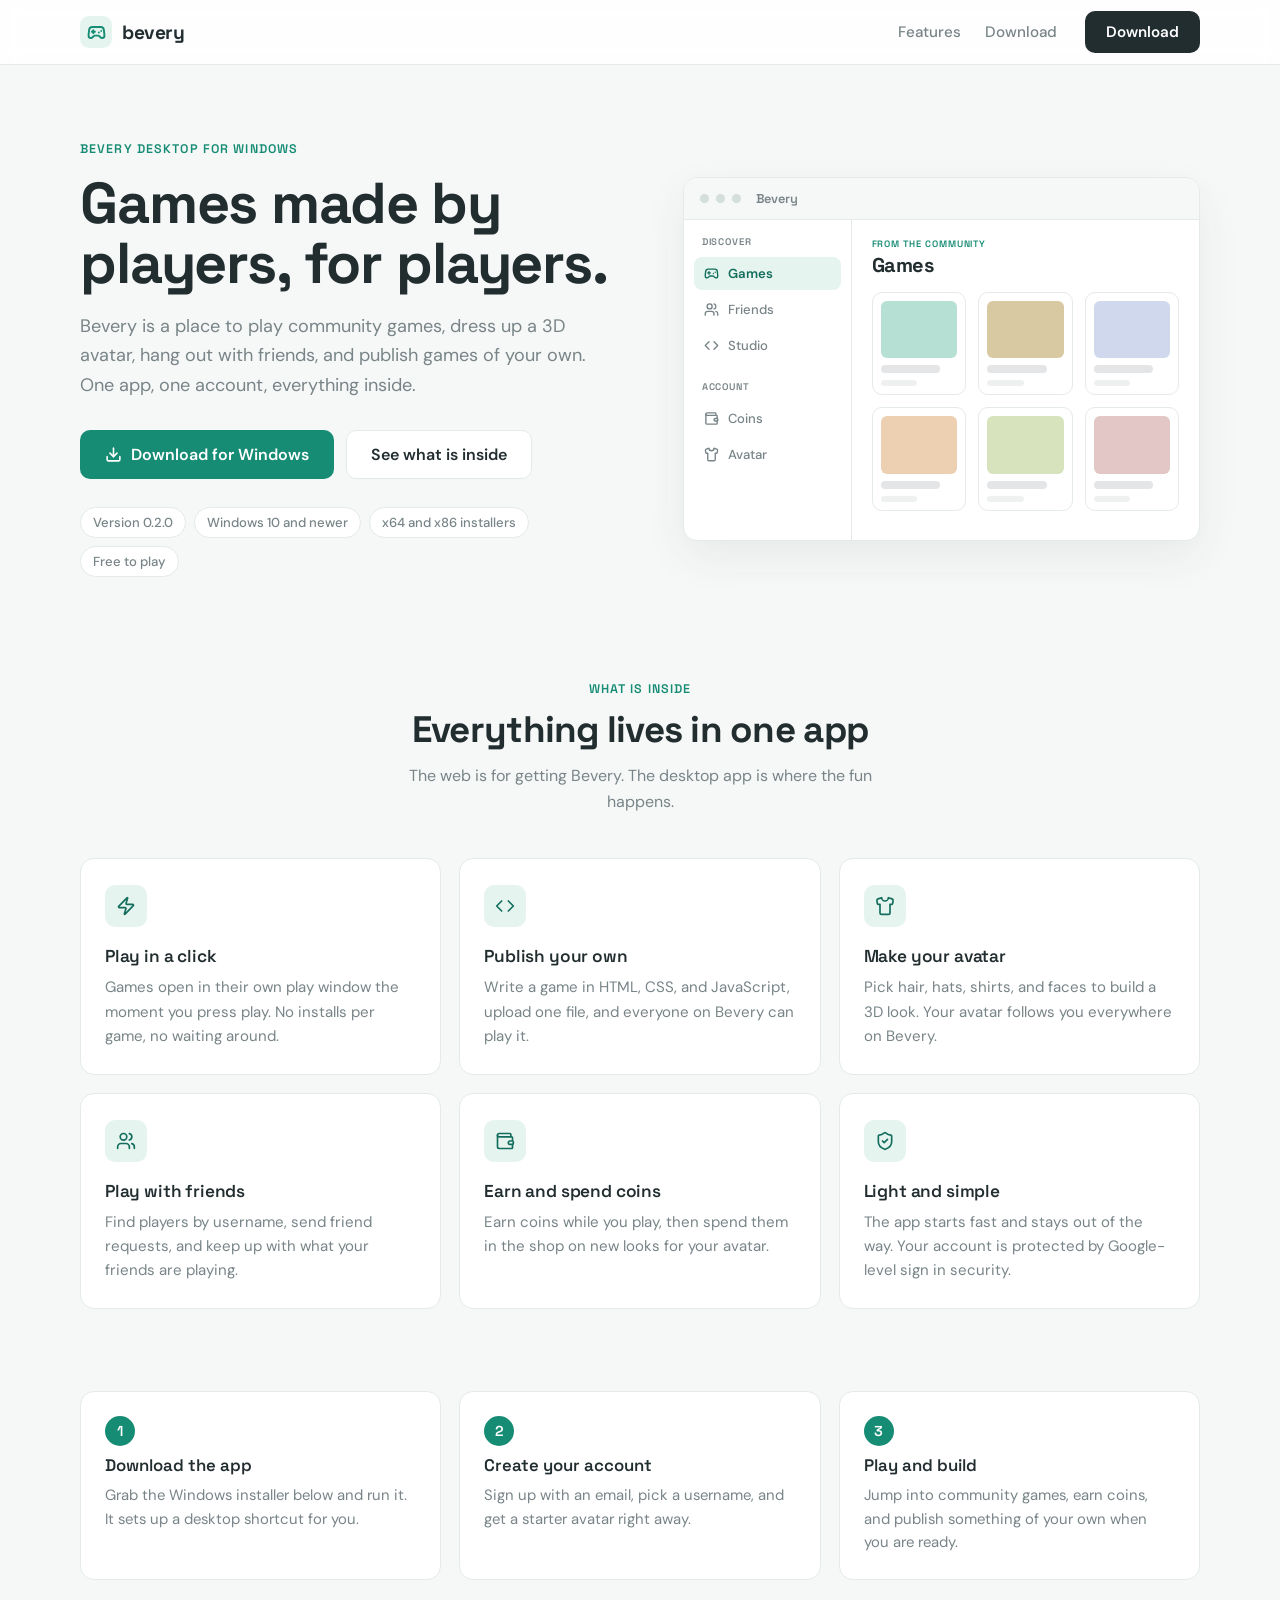
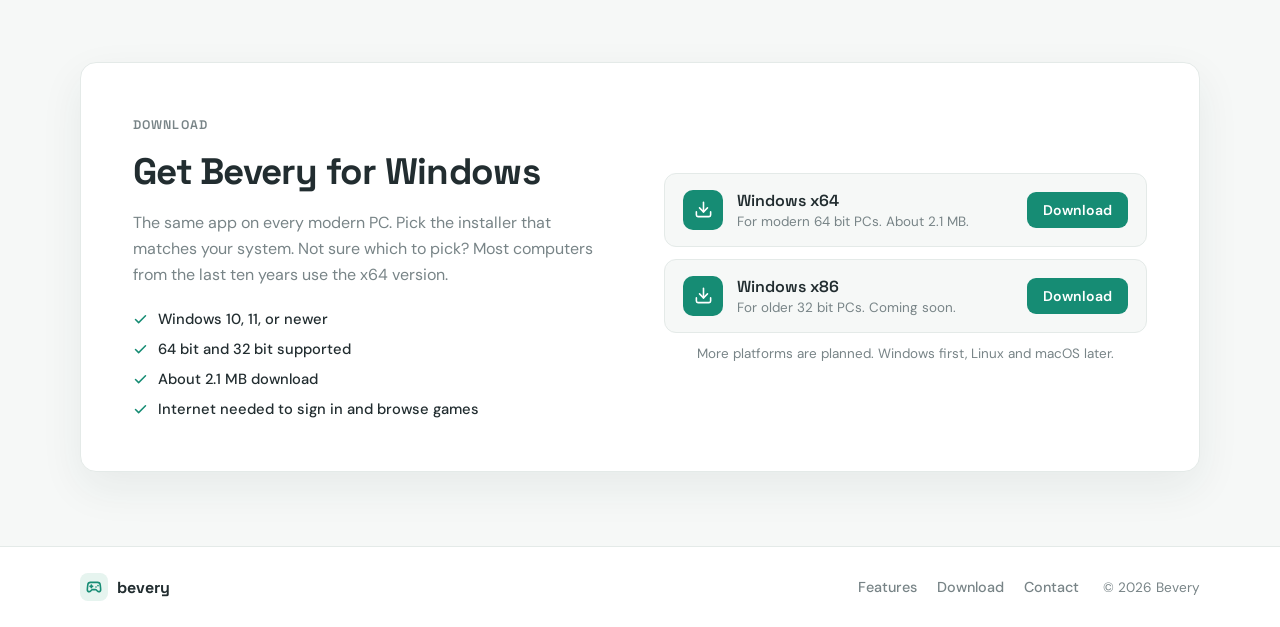
==== index.html @ 976d65a6 "Add files via upload" ====
<!doctype html>
<html lang="en">
<head>
  <meta charset="utf-8" />
  <meta name="viewport" content="width=device-width, initial-scale=1" />
  <title>Bevery, play and build games</title>
  <meta name="description" content="Bevery is a desktop platform where you play community games, customize a 3D avatar, team up with friends, and publish games of your own. Free for Windows." />
  <link rel="preconnect" href="https://fonts.googleapis.com" />
  <link rel="preconnect" href="https://fonts.gstatic.com" crossorigin />
  <!-- Same fonts the app uses -->
  <link href="https://fonts.googleapis.com/css2?family=DM+Sans:wght@400;500;600;700&family=Space+Grotesk:wght@500;600;700&display=swap" rel="stylesheet" />
  <link rel="stylesheet" href="styles.css" />
  <link rel="icon" href="data:image/svg+xml,%3Csvg xmlns='http://www.w3.org/2000/svg' viewBox='0 0 24 24' fill='none' stroke='%23168c74' stroke-width='2.4' stroke-linecap='round' stroke-linejoin='round'%3E%3Cpath d='M6 11h4'/%3E%3Cpath d='M8 9v4'/%3E%3Cpath d='M15 12h.01'/%3E%3Cpath d='M18 10h.01'/%3E%3Cpath d='M17.32 5H6.68a4 4 0 0 0-3.978 3.59c-.006.052-.01.101-.017.152C2.604 9.416 2 14.456 2 16a3 3 0 0 0 3 3c1 0 1.5-.5 2-1l1.414-1.414A2 2 0 0 1 9.828 16h4.344a2 2 0 0 1 1.414.586L17 18c.5.5 1 1 2 1a3 3 0 0 0 3-3c0-1.545-.604-6.584-.685-7.258-.007-.05-.011-.1-.017-.152A4 4 0 0 0 17.32 5z'/%3E%3C/svg%3E" />
</head>
<body>

  <header class="site-header" id="siteHeader">
    <div class="container nav-row">
      <a class="brand" href="#top">
        <span class="brand-mark" aria-hidden="true">
          <svg viewBox="0 0 24 24" fill="none" stroke="currentColor" stroke-width="2.4" stroke-linecap="round" stroke-linejoin="round">
            <path d="M6 11h4"/><path d="M8 9v4"/><path d="M15 12h.01"/><path d="M18 10h.01"/>
            <path d="M17.32 5H6.68a4 4 0 0 0-3.978 3.59c-.006.052-.01.101-.017.152C2.604 9.416 2 14.456 2 16a3 3 0 0 0 3 3c1 0 1.5-.5 2-1l1.414-1.414A2 2 0 0 1 9.828 16h4.344a2 2 0 0 1 1.414.586L17 18c.5.5 1 1 2 1a3 3 0 0 0 3-3c0-1.545-.604-6.584-.685-7.258-.007-.05-.011-.1-.017-.152A4 4 0 0 0 17.32 5z"/>
          </svg>
        </span>
        bevery
      </a>
      <nav class="nav-links" id="navLinks" aria-label="Main">
        <a href="#features">Features</a>
        <a href="#download">Download</a>
      </nav>
      <a class="button button-dark" href="#download">Download</a>
    </div>
  </header>

  <main id="top">

    <section class="hero">
      <div class="container hero-grid">
        <div class="hero-copy">
          <p class="eyebrow">Bevery Desktop for Windows</p>
          <h1>Games made by players, for players.</h1>
          <p class="lede">
            Bevery is a place to play community games, dress up a 3D avatar,
            hang out with friends, and publish games of your own. One app, one account, everything inside.
          </p>
          <div class="hero-actions">
            <!-- Update the file names here when you publish a new build. Files go in /downloads -->
            <a class="button button-primary button-lg" href="downloads/Bevery-Setup-0.2.0-x64.exe" download>
              <svg viewBox="0 0 24 24" fill="none" stroke="currentColor" stroke-width="2.2" stroke-linecap="round" stroke-linejoin="round" aria-hidden="true"><path d="M21 15v4a2 2 0 0 1-2 2H5a2 2 0 0 1-2-2v-4"/><polyline points="7 10 12 15 17 10"/><line x1="12" x2="12" y1="3" y2="15"/></svg>
              Download for Windows
            </a>
            <a class="button button-outline button-lg" href="#features">See what is inside</a>
          </div>
          <ul class="hero-meta" role="list">
            <li>Version 0.2.0</li>
            <li>Windows 10 and newer</li>
            <li>x64 and x86 installers</li>
            <li>Free to play</li>
          </ul>
        </div>

        <div class="hero-shot" aria-hidden="true">
          <div class="app-window">
            <div class="win-bar">
              <span class="win-dot"></span><span class="win-dot"></span><span class="win-dot"></span>
              <span class="win-title">Bevery</span>
            </div>
            <div class="win-body">
              <div class="win-sidebar">
                <p class="win-label">Discover</p>
                <span class="win-item is-active">
                  <svg viewBox="0 0 24 24" fill="none" stroke="currentColor" stroke-width="2.2" stroke-linecap="round" stroke-linejoin="round"><path d="M6 11h4"/><path d="M8 9v4"/><path d="M15 12h.01"/><path d="M18 10h.01"/><path d="M17.32 5H6.68a4 4 0 0 0-3.978 3.59c-.006.052-.01.101-.017.152C2.604 9.416 2 14.456 2 16a3 3 0 0 0 3 3c1 0 1.5-.5 2-1l1.414-1.414A2 2 0 0 1 9.828 16h4.344a2 2 0 0 1 1.414.586L17 18c.5.5 1 1 2 1a3 3 0 0 0 3-3c0-1.545-.604-6.584-.685-7.258-.007-.05-.011-.1-.017-.152A4 4 0 0 0 17.32 5z"/></svg>
                  Games
                </span>
                <span class="win-item">
                  <svg viewBox="0 0 24 24" fill="none" stroke="currentColor" stroke-width="2.2" stroke-linecap="round" stroke-linejoin="round"><path d="M16 21v-2a4 4 0 0 0-4-4H6a4 4 0 0 0-4 4v2"/><circle cx="9" cy="7" r="4"/><path d="M22 21v-2a4 4 0 0 0-3-3.87"/><path d="M16 3.13a4 4 0 0 1 0 7.75"/></svg>
                  Friends
                </span>
                <span class="win-item">
                  <svg viewBox="0 0 24 24" fill="none" stroke="currentColor" stroke-width="2.2" stroke-linecap="round" stroke-linejoin="round"><polyline points="16 18 22 12 16 6"/><polyline points="8 6 2 12 8 18"/></svg>
                  Studio
                </span>
                <p class="win-label win-label-gap">Account</p>
                <span class="win-item">
                  <svg viewBox="0 0 24 24" fill="none" stroke="currentColor" stroke-width="2.2" stroke-linecap="round" stroke-linejoin="round"><path d="M19 7V4a1 1 0 0 0-1-1H5a2 2 0 0 0 0 4h15a1 1 0 0 1 1 1v4h-3a2 2 0 0 0 0 4h3a1 1 0 0 0 1-1v-2a1 1 0 0 0-1-1"/><path d="M3 5v14a2 2 0 0 0 2 2h15a1 1 0 0 0 1-1v-4"/></svg>
                  Coins
                </span>
                <span class="win-item">
                  <svg viewBox="0 0 24 24" fill="none" stroke="currentColor" stroke-width="2.2" stroke-linecap="round" stroke-linejoin="round"><path d="M20.38 3.46 16 2a4 4 0 0 1-8 0L3.62 3.46a2 2 0 0 0-1.34 2.23l.58 3.47a1 1 0 0 0 .99.84H6v10c0 1.1.9 2 2 2h8a2 2 0 0 0 2-2V10h2.15a1 1 0 0 0 .99-.84l.58-3.47a2 2 0 0 0-1.34-2.23z"/></svg>
                  Avatar
                </span>
              </div>
              <div class="win-main">
                <div class="win-heading">
                  <span class="win-eyebrow">From the community</span>
                  <strong>Games</strong>
                </div>
                <div class="win-grid">
                  <div class="win-card"><i class="art art-a"></i><b></b><s></s></div>
                  <div class="win-card"><i class="art art-b"></i><b></b><s></s></div>
                  <div class="win-card"><i class="art art-c"></i><b></b><s></s></div>
                  <div class="win-card"><i class="art art-d"></i><b></b><s></s></div>
                  <div class="win-card"><i class="art art-e"></i><b></b><s></s></div>
                  <div class="win-card"><i class="art art-f"></i><b></b><s></s></div>
                </div>
              </div>
            </div>
          </div>
        </div>
      </div>
    </section>

    <section class="section features" id="features">
      <div class="container">
        <div class="section-heading">
          <p class="eyebrow">What is inside</p>
          <h2>Everything lives in one app</h2>
          <p class="section-copy">
            The web is for getting Bevery. The desktop app is where the fun happens.
          </p>
        </div>
        <div class="features-grid">
          <article class="feature">
            <span class="feature-icon">
              <svg viewBox="0 0 24 24" fill="none" stroke="currentColor" stroke-width="2" stroke-linecap="round" stroke-linejoin="round"><path d="M4 14a1 1 0 0 1-.78-1.63l9.9-10.2a.5.5 0 0 1 .86.46l-1.92 6.02A1 1 0 0 0 13 10h7a1 1 0 0 1 .78 1.63l-9.9 10.2a.5.5 0 0 1-.86-.46l1.92-6.02A1 1 0 0 0 11 14z"/></svg>
            </span>
            <h3>Play in a click</h3>
            <p>Games open in their own play window the moment you press play. No installs per game, no waiting around.</p>
          </article>
          <article class="feature">
            <span class="feature-icon">
              <svg viewBox="0 0 24 24" fill="none" stroke="currentColor" stroke-width="2" stroke-linecap="round" stroke-linejoin="round"><polyline points="16 18 22 12 16 6"/><polyline points="8 6 2 12 8 18"/></svg>
            </span>
            <h3>Publish your own</h3>
            <p>Write a game in HTML, CSS, and JavaScript, upload one file, and everyone on Bevery can play it.</p>
          </article>
          <article class="feature">
            <span class="feature-icon">
              <svg viewBox="0 0 24 24" fill="none" stroke="currentColor" stroke-width="2" stroke-linecap="round" stroke-linejoin="round"><path d="M20.38 3.46 16 2a4 4 0 0 1-8 0L3.62 3.46a2 2 0 0 0-1.34 2.23l.58 3.47a1 1 0 0 0 .99.84H6v10c0 1.1.9 2 2 2h8a2 2 0 0 0 2-2V10h2.15a1 1 0 0 0 .99-.84l.58-3.47a2 2 0 0 0-1.34-2.23z"/></svg>
            </span>
            <h3>Make your avatar</h3>
            <p>Pick hair, hats, shirts, and faces to build a 3D look. Your avatar follows you everywhere on Bevery.</p>
          </article>
          <article class="feature">
            <span class="feature-icon">
              <svg viewBox="0 0 24 24" fill="none" stroke="currentColor" stroke-width="2" stroke-linecap="round" stroke-linejoin="round"><path d="M16 21v-2a4 4 0 0 0-4-4H6a4 4 0 0 0-4 4v2"/><circle cx="9" cy="7" r="4"/><path d="M22 21v-2a4 4 0 0 0-3-3.87"/><path d="M16 3.13a4 4 0 0 1 0 7.75"/></svg>
            </span>
            <h3>Play with friends</h3>
            <p>Find players by username, send friend requests, and keep up with what your friends are playing.</p>
          </article>
          <article class="feature">
            <span class="feature-icon">
              <svg viewBox="0 0 24 24" fill="none" stroke="currentColor" stroke-width="2" stroke-linecap="round" stroke-linejoin="round"><path d="M19 7V4a1 1 0 0 0-1-1H5a2 2 0 0 0 0 4h15a1 1 0 0 1 1 1v4h-3a2 2 0 0 0 0 4h3a1 1 0 0 0 1-1v-2a1 1 0 0 0-1-1"/><path d="M3 5v14a2 2 0 0 0 2 2h15a1 1 0 0 0 1-1v-4"/></svg>
            </span>
            <h3>Earn and spend coins</h3>
            <p>Earn coins while you play, then spend them in the shop on new looks for your avatar.</p>
          </article>
          <article class="feature">
            <span class="feature-icon">
              <svg viewBox="0 0 24 24" fill="none" stroke="currentColor" stroke-width="2" stroke-linecap="round" stroke-linejoin="round"><path d="M20 13c0 5-3.5 7.5-7.66 8.95a1 1 0 0 1-.67-.01C7.5 20.5 4 18 4 13V6a1 1 0 0 1 1-1c2 0 4.5-1.2 6.24-2.72a1.17 1.17 0 0 1 1.52 0C14.51 3.81 17 5 19 5a1 1 0 0 1 1 1z"/><path d="m9 12 2 2 4-4"/></svg>
            </span>
            <h3>Light and simple</h3>
            <p>The app starts fast and stays out of the way. Your account is protected by Google-level sign in security.</p>
          </article>
        </div>
      </div>
    </section>

    <section class="section steps">
      <div class="container steps-grid">
        <div class="step">
          <span class="step-num">1</span>
          <h3>Download the app</h3>
          <p>Grab the Windows installer below and run it. It sets up a desktop shortcut for you.</p>
        </div>
        <div class="step">
          <span class="step-num">2</span>
          <h3>Create your account</h3>
          <p>Sign up with an email, pick a username, and get a starter avatar right away.</p>
        </div>
        <div class="step">
          <span class="step-num">3</span>
          <h3>Play and build</h3>
          <p>Jump into community games, earn coins, and publish something of your own when you are ready.</p>
        </div>
      </div>
    </section>

    <section class="section download" id="download">
      <div class="container">
        <div class="download-card">
          <div class="download-copy">
            <p class="eyebrow">Download</p>
            <h2>Get Bevery for Windows</h2>
            <p>
              The same app on every modern PC. Pick the installer that matches your system.
              Not sure which to pick? Most computers from the last ten years use the x64 version.
            </p>
            <ul class="req-list" role="list">
              <li>
                <svg viewBox="0 0 24 24" fill="none" stroke="currentColor" stroke-width="2.4" stroke-linecap="round" stroke-linejoin="round"><path d="M20 6 9 17l-5-5"/></svg>
                Windows 10, 11, or newer
              </li>
              <li>
                <svg viewBox="0 0 24 24" fill="none" stroke="currentColor" stroke-width="2.4" stroke-linecap="round" stroke-linejoin="round"><path d="M20 6 9 17l-5-5"/></svg>
                64 bit and 32 bit supported
              </li>
              <li>
                <svg viewBox="0 0 24 24" fill="none" stroke="currentColor" stroke-width="2.4" stroke-linecap="round" stroke-linejoin="round"><path d="M20 6 9 17l-5-5"/></svg>
                About 2.1 MB download
              </li>
              <li>
                <svg viewBox="0 0 24 24" fill="none" stroke="currentColor" stroke-width="2.4" stroke-linecap="round" stroke-linejoin="round"><path d="M20 6 9 17l-5-5"/></svg>
                Internet needed to sign in and browse games
              </li>
            </ul>
          </div>
          <div class="download-choose">
            <!-- Update these file names when you publish a new build. Files go in /downloads -->
            <a class="dl-option" href="downloads/Bevery-Setup-0.2.0-x64.exe" download>
              <span class="dl-icon" aria-hidden="true">
                <svg viewBox="0 0 24 24" fill="none" stroke="#ffffff" stroke-width="2" stroke-linecap="round" stroke-linejoin="round"><path d="M21 15v4a2 2 0 0 1-2 2H5a2 2 0 0 1-2-2v-4"/><polyline points="7 10 12 15 17 10"/><line x1="12" x2="12" y1="3" y2="15"/></svg>
              </span>
              <span class="dl-text">
                <strong>Windows x64</strong>
                <span>For modern 64 bit PCs. About 2.1 MB.</span>
              </span>
              <span class="dl-cta">Download</span>
            </a>
            <a class="dl-option" href="downloads/Bevery-Setup-0.2.0-x86.exe" download>
              <span class="dl-icon" aria-hidden="true">
                <svg viewBox="0 0 24 24" fill="none" stroke="#ffffff" stroke-width="2" stroke-linecap="round" stroke-linejoin="round"><path d="M21 15v4a2 2 0 0 1-2 2H5a2 2 0 0 1-2-2v-4"/><polyline points="7 10 12 15 17 10"/><line x1="12" x2="12" y1="3" y2="15"/></svg>
              </span>
              <span class="dl-text">
                <strong>Windows x86</strong>
                <span>For older 32 bit PCs. Coming soon.</span>
              </span>
              <span class="dl-cta">Download</span>
            </a>
            <p class="download-note">More platforms are planned. Windows first, Linux and macOS later.</p>
          </div>
        </div>
      </div>
    </section>

  </main>

  <footer class="site-footer">
    <div class="container footer-row">
      <span class="footer-brand">
        <span class="brand-mark" aria-hidden="true">
          <svg viewBox="0 0 24 24" fill="none" stroke="currentColor" stroke-width="2.4" stroke-linecap="round" stroke-linejoin="round">
            <path d="M6 11h4"/><path d="M8 9v4"/><path d="M15 12h.01"/><path d="M18 10h.01"/>
            <path d="M17.32 5H6.68a4 4 0 0 0-3.978 3.59c-.006.052-.01.101-.017.152C2.604 9.416 2 14.456 2 16a3 3 0 0 0 3 3c1 0 1.5-.5 2-1l1.414-1.414A2 2 0 0 1 9.828 16h4.344a2 2 0 0 1 1.414.586L17 18c.5.5 1 1 2 1a3 3 0 0 0 3-3c0-1.545-.604-6.584-.685-7.258-.007-.05-.011-.1-.017-.152A4 4 0 0 0 17.32 5z"/>
          </svg>
        </span>
        bevery
      </span>
      <nav class="footer-links" aria-label="Footer">
        <a href="#features">Features</a>
        <a href="#download">Download</a>
        <a href="mailto:hey@bevery.app">Contact</a>
      </nav>
      <span class="footer-copy">&copy; <span id="year">2026</span> Bevery</span>
    </div>
  </footer>

  <script src="script.js"></script>
</body>
</html>
---- styles.css ----
/* Bevery showcase site. Same design language as the desktop app:
   DM Sans + Space Grotesk, paper white, one green accent, calm shadows. */

:root {
  --ink: #222d30;
  --muted: #788487;
  --line: #e4eae8;
  --paper: #fff;
  --canvas: #f6f8f7;
  --green: #168c74;
  --deep-green: #126d5d;
  --mint: #e6f4ef;
  --orange: #e69c51;
  --sky: #7db4d8;
  --red: #d8583f;
  --shadow: 0 16px 44px #1e3b3612;
}

* { box-sizing: border-box; }

html { scroll-behavior: smooth; }

body {
  margin: 0;
  min-height: 100vh;
  font-family: 'DM Sans', sans-serif;
  color: var(--ink);
  background: var(--canvas);
  font-synthesis: none;
  text-rendering: optimizeLegibility;
  -webkit-font-smoothing: antialiased;
}

img, svg { display: block; }
a { color: inherit; text-decoration: none; }
h1, h2, h3, p, ul { margin: 0; }
button { font: inherit; color: inherit; }
a:focus-visible { outline: 3px solid #40a99266; outline-offset: 2px; }
::selection { background: #b6e8d9; color: #163b33; }

.container {
  width: min(1120px, calc(100% - 48px));
  margin: 0 auto;
}

/* ---------- type ---------- */

h1, h2 {
  font-family: 'Space Grotesk', sans-serif;
  letter-spacing: -0.02em;
}

h1 {
  font-size: clamp(2.4rem, 5.4vw, 3.6rem);
  line-height: 1.05;
  font-weight: 700;
}

h2 {
  font-size: clamp(1.7rem, 3.2vw, 2.3rem);
  line-height: 1.15;
  font-weight: 700;
}

.eyebrow {
  font-family: 'Space Grotesk', sans-serif;
  font-size: 0.78rem;
  font-weight: 600;
  letter-spacing: 0.09em;
  text-transform: uppercase;
  color: var(--green);
}

/* ---------- buttons ---------- */

.button {
  display: inline-flex;
  align-items: center;
  gap: 9px;
  padding: 11px 20px;
  border-radius: 10px;
  border: 1px solid transparent;
  font-weight: 600;
  font-size: 0.95rem;
  line-height: 1.2;
  cursor: pointer;
  transition: background .15s ease, border-color .15s ease, transform .15s ease;
}

.button svg { width: 17px; height: 17px; }

.button-dark { background: var(--ink); color: #fff; }
.button-dark:hover { background: #101a1d; }

.button-primary { background: var(--green); color: #fff; }
.button-primary:hover { background: var(--deep-green); }

.button-outline {
  background: var(--paper);
  border-color: var(--line);
  color: var(--ink);
}
.button-outline:hover { border-color: #c7d2cf; }

.button-lg { padding: 14px 24px; font-size: 1rem; }

/* ---------- header ---------- */

.site-header {
  position: sticky;
  top: 0;
  z-index: 20;
  background: #fffd;
  backdrop-filter: blur(10px);
  border-bottom: 1px solid var(--line);
  transition: box-shadow .2s ease;
}

.site-header.is-scrolled { box-shadow: var(--shadow); }

.nav-row {
  display: flex;
  align-items: center;
  gap: 28px;
  height: 64px;
}

.brand {
  display: inline-flex;
  align-items: center;
  gap: 10px;
  font-family: 'Space Grotesk', sans-serif;
  font-size: 1.2rem;
  font-weight: 700;
  letter-spacing: -0.02em;
  margin-right: auto;
}

.brand-mark {
  display: grid;
  place-items: center;
  width: 32px;
  height: 32px;
  border-radius: 9px;
  background: var(--mint);
  color: var(--green);
}

.brand-mark svg { width: 19px; height: 19px; }

.nav-links {
  display: flex;
  gap: 24px;
  font-weight: 500;
  font-size: 0.95rem;
  color: var(--muted);
}

.nav-links a { transition: color .15s ease; }
.nav-links a:hover { color: var(--ink); }

/* ---------- hero ---------- */

.hero { padding: 76px 0 30px; }

.hero-grid {
  display: grid;
  grid-template-columns: 1.02fr 0.98fr;
  gap: 64px;
  align-items: center;
}

.hero-copy .eyebrow { margin-bottom: 16px; }

.lede {
  margin-top: 18px;
  max-width: 46ch;
  font-size: 1.13rem;
  line-height: 1.62;
  color: var(--muted);
}

.hero-actions {
  display: flex;
  flex-wrap: wrap;
  gap: 12px;
  margin-top: 30px;
}

.hero-meta {
  display: flex;
  flex-wrap: wrap;
  gap: 8px;
  margin-top: 28px;
  padding: 0;
  list-style: none;
}

.hero-meta li {
  padding: 6px 12px;
  border: 1px solid var(--line);
  border-radius: 999px;
  background: var(--paper);
  font-size: 0.82rem;
  font-weight: 500;
  color: var(--muted);
}

/* ---------- app window mockup ---------- */

.hero-shot { min-width: 0; }

.app-window {
  border: 1px solid var(--line);
  border-radius: 14px;
  background: var(--paper);
  box-shadow: var(--shadow);
  overflow: hidden;
}

.win-bar {
  display: flex;
  align-items: center;
  gap: 7px;
  padding: 12px 16px;
  border-bottom: 1px solid var(--line);
  background: var(--canvas);
}

.win-dot {
  width: 9px;
  height: 9px;
  border-radius: 50%;
  background: #d4dedb;
}

.win-title {
  margin-left: 8px;
  font-family: 'Space Grotesk', sans-serif;
  font-size: 0.8rem;
  font-weight: 600;
  color: var(--muted);
}

.win-body {
  display: grid;
  grid-template-columns: 168px 1fr;
  min-height: 320px;
}

.win-sidebar {
  padding: 16px 10px;
  border-right: 1px solid var(--line);
  display: flex;
  flex-direction: column;
  gap: 3px;
}

.win-label {
  margin: 0 8px 6px;
  font-family: 'Space Grotesk', sans-serif;
  font-size: 0.6rem;
  font-weight: 600;
  letter-spacing: 0.1em;
  text-transform: uppercase;
  color: var(--muted);
}

.win-label-gap { margin-top: 16px; }

.win-item {
  display: flex;
  align-items: center;
  gap: 9px;
  padding: 8px 10px;
  border-radius: 8px;
  font-size: 0.82rem;
  font-weight: 500;
  color: var(--muted);
}

.win-item svg { width: 15px; height: 15px; flex: none; }

.win-item.is-active {
  background: var(--mint);
  color: var(--deep-green);
  font-weight: 600;
}

.win-main { padding: 18px 20px; min-width: 0; }

.win-heading {
  display: flex;
  flex-direction: column;
  gap: 2px;
  margin-bottom: 14px;
}

.win-eyebrow {
  font-family: 'Space Grotesk', sans-serif;
  font-size: 0.58rem;
  font-weight: 600;
  letter-spacing: 0.1em;
  text-transform: uppercase;
  color: var(--green);
}

.win-heading strong {
  font-family: 'Space Grotesk', sans-serif;
  font-size: 1.25rem;
  font-weight: 700;
  letter-spacing: -0.02em;
}

.win-grid {
  display: grid;
  grid-template-columns: repeat(3, 1fr);
  gap: 12px;
}

.win-card {
  border: 1px solid var(--line);
  border-radius: 10px;
  padding: 8px;
  display: flex;
  flex-direction: column;
  gap: 7px;
}

.win-card .art {
  aspect-ratio: 4 / 3;
  border-radius: 6px;
}

.art-a { background: #b6e0d3; }
.art-b { background: #d9c9a3; }
.art-c { background: #cfd8ec; }
.art-d { background: #edd0b1; }
.art-e { background: #d6e3bd; }
.art-f { background: #e3c6c6; }

.win-card b {
  height: 8px;
  width: 78%;
  border-radius: 4px;
  background: #31404422;
}

.win-card s {
  height: 6px;
  width: 48%;
  border-radius: 4px;
  background: #31404414;
}

/* ---------- sections ---------- */

.section { padding: 74px 0; }

.section-heading {
  max-width: 520px;
  margin: 0 auto 44px;
  text-align: center;
  display: grid;
  gap: 12px;
}

.section-copy { color: var(--muted); line-height: 1.6; }

/* ---------- features ---------- */

.features-grid {
  display: grid;
  grid-template-columns: repeat(3, 1fr);
  gap: 18px;
}

.feature {
  background: var(--paper);
  border: 1px solid var(--line);
  border-radius: 14px;
  padding: 26px 24px;
  transition: border-color .15s ease;
}

.feature:hover { border-color: #c9d4d1; }

.feature-icon {
  display: grid;
  place-items: center;
  width: 42px;
  height: 42px;
  border-radius: 10px;
  background: var(--mint);
  color: var(--deep-green);
  margin-bottom: 18px;
}

.feature-icon svg { width: 20px; height: 20px; }

.feature h3 {
  font-family: 'Space Grotesk', sans-serif;
  font-size: 1.08rem;
  font-weight: 600;
  letter-spacing: -0.01em;
  margin-bottom: 8px;
}

.feature p {
  font-size: 0.94rem;
  line-height: 1.6;
  color: var(--muted);
}

/* ---------- steps ---------- */

.steps { padding-top: 8px; }

.steps-grid {
  display: grid;
  grid-template-columns: repeat(3, 1fr);
  gap: 18px;
}

.step {
  padding: 24px;
  border: 1px solid var(--line);
  border-radius: 14px;
  background: var(--paper);
  display: grid;
  gap: 8px;
  align-content: start;
}

.step-num {
  display: grid;
  place-items: center;
  width: 30px;
  height: 30px;
  border-radius: 50%;
  background: var(--green);
  color: #fff;
  font-family: 'Space Grotesk', sans-serif;
  font-size: 0.9rem;
  font-weight: 600;
}

.step h3 {
  font-family: 'Space Grotesk', sans-serif;
  font-size: 1.05rem;
  font-weight: 600;
}

.step p { font-size: 0.93rem; line-height: 1.6; color: var(--muted); }

/* ---------- download ---------- */

.download { padding-top: 8px; }

.download-card {
  display: grid;
  grid-template-columns: 1fr 1fr;
  gap: 48px;
  align-items: center;
  background: var(--paper);
  border: 1px solid var(--line);
  border-radius: 16px;
  box-shadow: var(--shadow);
  padding: 52px;
}

.download-copy { display: grid; gap: 16px; align-content: start; }

.download-copy p {
  color: var(--muted);
  line-height: 1.62;
  max-width: 44ch;
}

.req-list {
  margin-top: 6px;
  padding: 0;
  list-style: none;
  display: grid;
  gap: 10px;
  font-size: 0.92rem;
  font-weight: 500;
}

.req-list li {
  display: flex;
  align-items: center;
  gap: 10px;
}

.req-list svg { width: 15px; height: 15px; color: var(--green); flex: none; }

.download-choose { display: grid; gap: 12px; }

.dl-option {
  display: flex;
  align-items: center;
  gap: 14px;
  padding: 16px 18px;
  border: 1px solid var(--line);
  border-radius: 12px;
  background: var(--canvas);
  transition: border-color .15s ease, transform .15s ease;
}

.dl-option:hover {
  border-color: var(--green);
  transform: translateY(-1px);
}

.dl-icon {
  display: grid;
  place-items: center;
  width: 40px;
  height: 40px;
  border-radius: 10px;
  background: var(--green);
  flex: none;
}

.dl-icon svg { width: 19px; height: 19px; }

.dl-text {
  display: grid;
  gap: 2px;
  min-width: 0;
}

.dl-text strong {
  font-family: 'Space Grotesk', sans-serif;
  font-size: 1rem;
  font-weight: 600;
}

.dl-text span {
  font-size: 0.84rem;
  color: var(--muted);
}

.dl-cta {
  margin-left: auto;
  padding: 9px 16px;
  border-radius: 9px;
  background: var(--green);
  color: #fff;
  font-weight: 600;
  font-size: 0.88rem;
  flex: none;
  transition: background .15s ease;
}

.dl-option:hover .dl-cta { background: var(--deep-green); }

.download-note {
  font-size: 0.84rem;
  color: var(--muted);
  text-align: center;
}

/* ---------- footer ---------- */

.site-footer {
  border-top: 1px solid var(--line);
  background: var(--paper);
  padding: 26px 0;
}

.footer-row {
  display: flex;
  align-items: center;
  gap: 24px;
  flex-wrap: wrap;
}

.footer-brand {
  display: inline-flex;
  align-items: center;
  gap: 9px;
  font-family: 'Space Grotesk', sans-serif;
  font-weight: 700;
  margin-right: auto;
}

.footer-brand .brand-mark { width: 28px; height: 28px; border-radius: 8px; }
.footer-brand .brand-mark svg { width: 16px; height: 16px; }

.footer-links {
  display: flex;
  gap: 20px;
  font-size: 0.9rem;
  font-weight: 500;
  color: var(--muted);
}

.footer-links a:hover { color: var(--ink); }

.footer-copy { font-size: 0.85rem; color: var(--muted); }

/* ---------- responsive ---------- */

@media (max-width: 940px) {
  .hero { padding-top: 52px; }

  .hero-grid {
    grid-template-columns: 1fr;
    gap: 44px;
  }

  .hero-shot { max-width: 620px; }

  .features-grid,
  .steps-grid { grid-template-columns: 1fr 1fr; }

  .download-card {
    grid-template-columns: 1fr;
    gap: 32px;
    padding: 36px 28px;
  }

  .nav-links { display: none; }
}

@media (max-width: 560px) {
  .container { width: calc(100% - 40px); }

  .features-grid,
  .steps-grid { grid-template-columns: 1fr; }

  .win-body { grid-template-columns: 1fr; }
  .win-sidebar {
    flex-direction: row;
    flex-wrap: wrap;
    align-items: center;
    gap: 4px;
    border-right: 0;
    border-bottom: 1px solid var(--line);
    padding: 10px;
  }
  .win-label { display: none; }
  .win-label-gap { margin-top: 0; }
  .win-grid { grid-template-columns: 1fr 1fr; }

  .dl-option { flex-wrap: wrap; }
  .dl-text { flex: 1 1 calc(100% - 54px); }
  .dl-cta { margin-left: 54px; }

  .footer-row { justify-content: center; text-align: center; }
  .footer-brand { margin-right: 0; width: 100%; justify-content: center; }
}
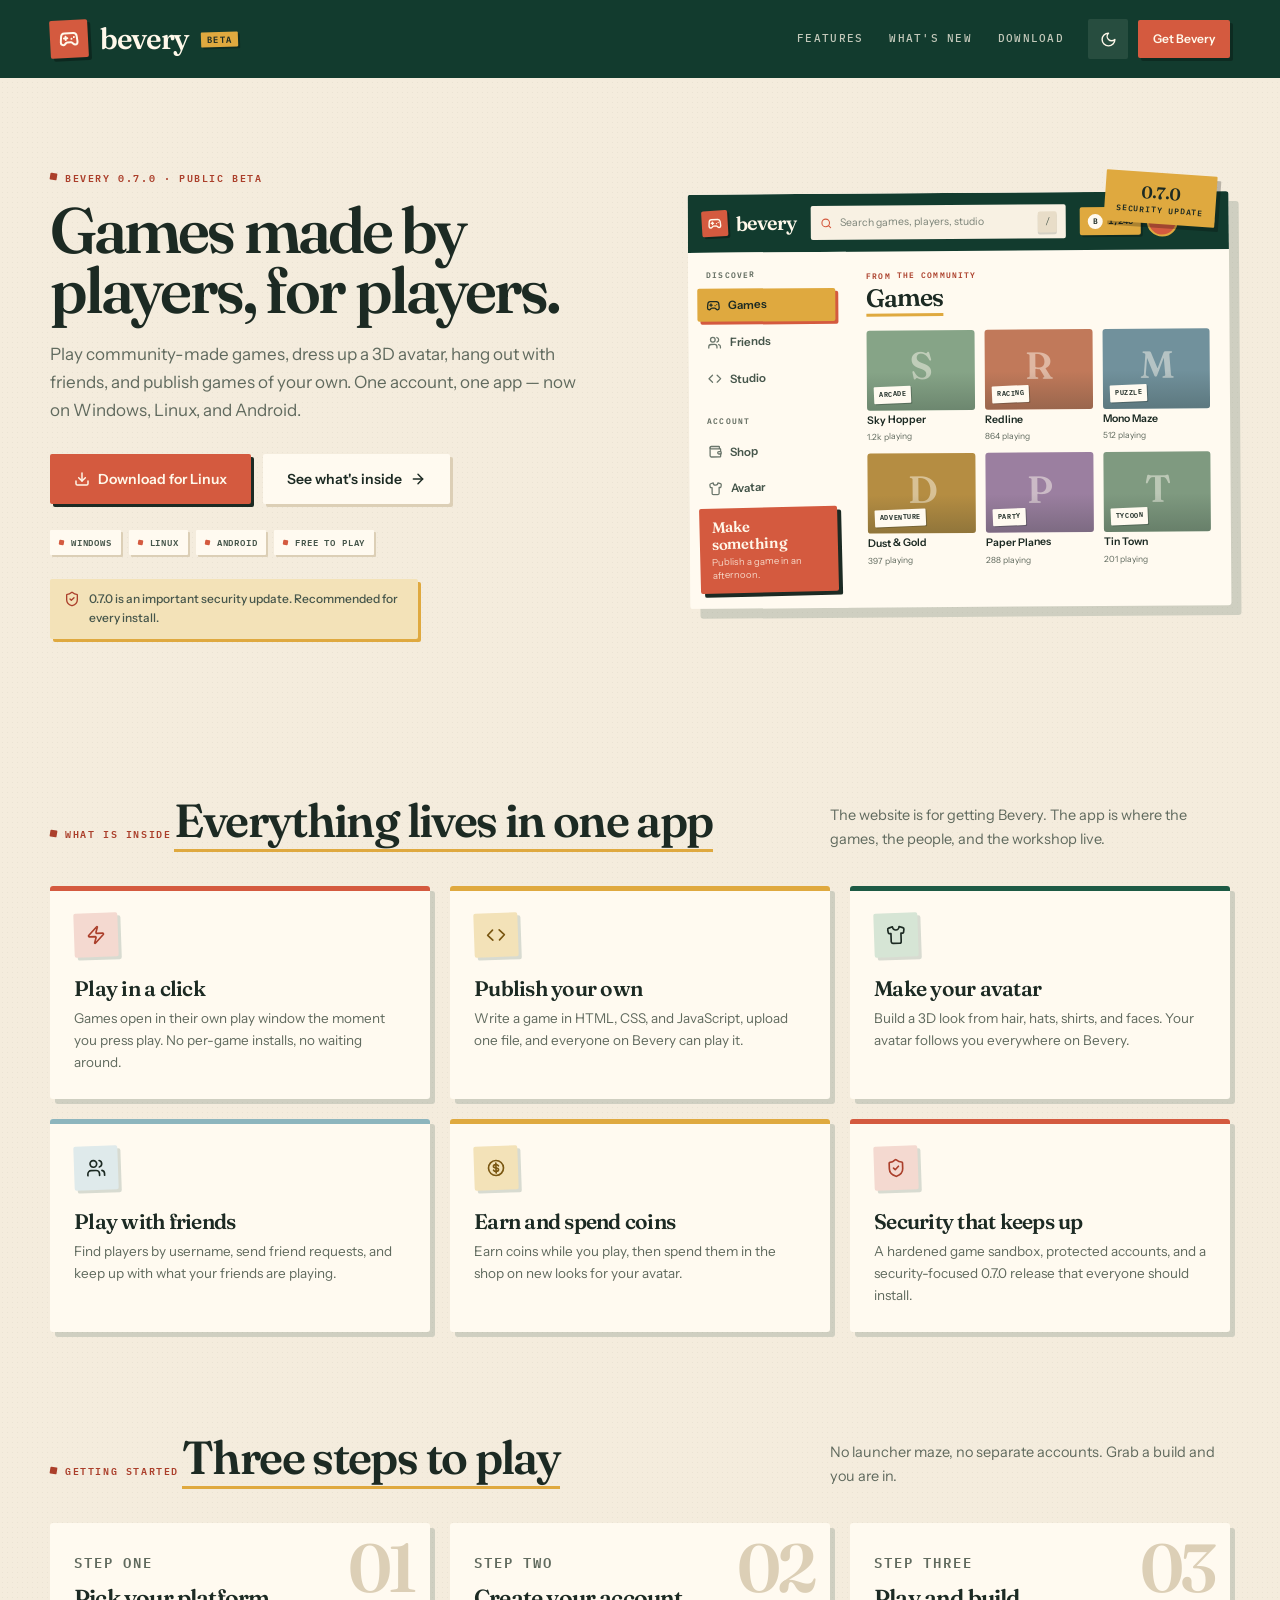
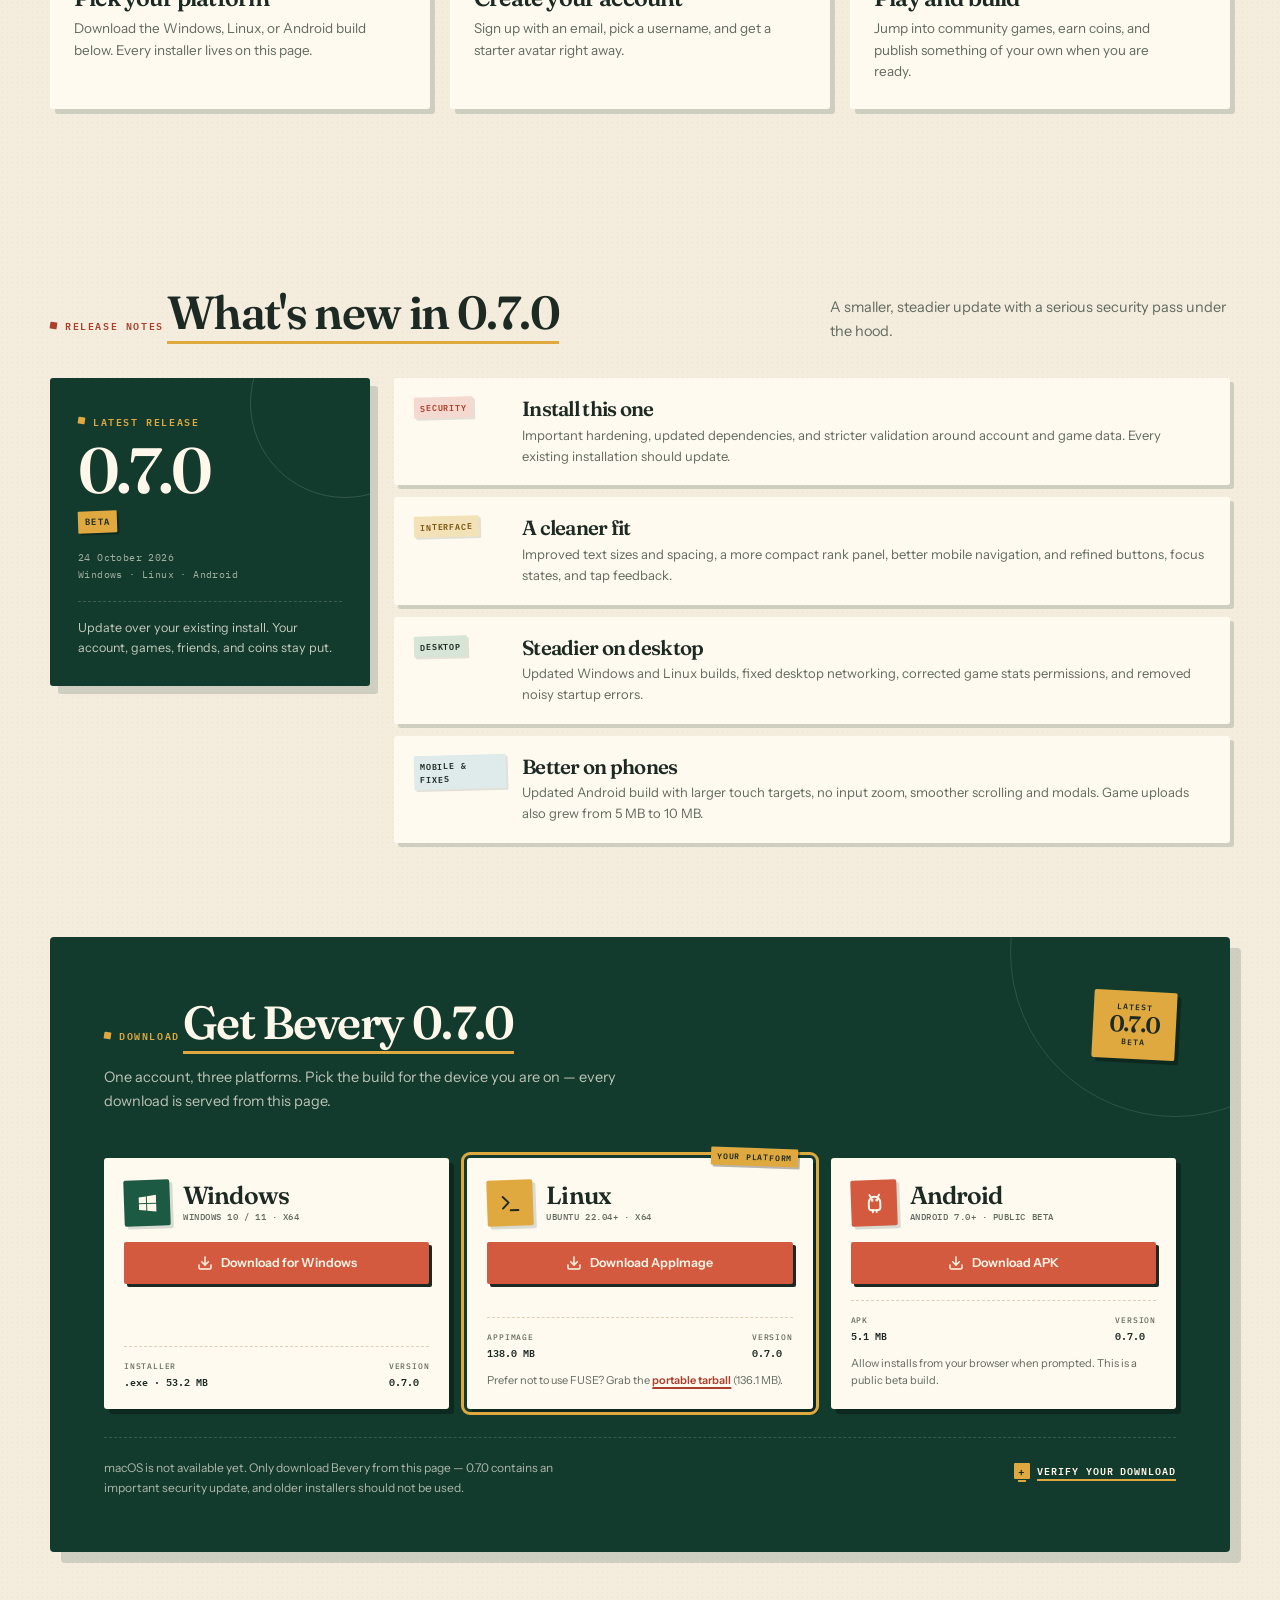
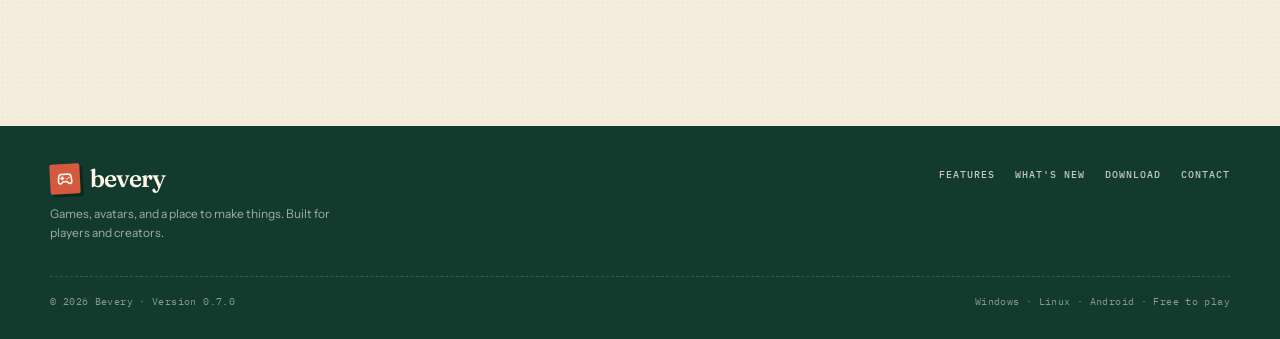
==== commit 447907a9: "Add files via upload" ====
--- a/index.html
+++ b/index.html
@@ -3,68 +3,101 @@
 <head>
   <meta charset="utf-8" />
   <meta name="viewport" content="width=device-width, initial-scale=1" />
-  <title>Bevery, play and build games</title>
-  <meta name="description" content="Bevery is a desktop platform where you play community games, customize a 3D avatar, team up with friends, and publish games of your own. Free for Windows." />
+  <title>Bevery — Play and create</title>
+  <meta name="description" content="Bevery is a place to play community games, build a 3D avatar, hang out with friends, and publish games of your own. Download 0.7.0 for Windows, Linux, or Android." />
+  <meta name="theme-color" content="#123b2e" />
   <link rel="preconnect" href="https://fonts.googleapis.com" />
   <link rel="preconnect" href="https://fonts.gstatic.com" crossorigin />
-  <!-- Same fonts the app uses -->
-  <link href="https://fonts.googleapis.com/css2?family=DM+Sans:wght@400;500;600;700&family=Space+Grotesk:wght@500;600;700&display=swap" rel="stylesheet" />
+  <!-- The same three typefaces the desktop and mobile app use. -->
+  <link href="https://fonts.googleapis.com/css2?family=Fraunces:ital,opsz,wght@0,9..144,400..800;1,9..144,400..800&family=IBM+Plex+Mono:wght@400;500;600&family=Instrument+Sans:ital,wght@0,400..700;1,400..700&display=swap" rel="stylesheet" />
   <link rel="stylesheet" href="styles.css" />
-  <link rel="icon" href="data:image/svg+xml,%3Csvg xmlns='http://www.w3.org/2000/svg' viewBox='0 0 24 24' fill='none' stroke='%23168c74' stroke-width='2.4' stroke-linecap='round' stroke-linejoin='round'%3E%3Cpath d='M6 11h4'/%3E%3Cpath d='M8 9v4'/%3E%3Cpath d='M15 12h.01'/%3E%3Cpath d='M18 10h.01'/%3E%3Cpath d='M17.32 5H6.68a4 4 0 0 0-3.978 3.59c-.006.052-.01.101-.017.152C2.604 9.416 2 14.456 2 16a3 3 0 0 0 3 3c1 0 1.5-.5 2-1l1.414-1.414A2 2 0 0 1 9.828 16h4.344a2 2 0 0 1 1.414.586L17 18c.5.5 1 1 2 1a3 3 0 0 0 3-3c0-1.545-.604-6.584-.685-7.258-.007-.05-.011-.1-.017-.152A4 4 0 0 0 17.32 5z'/%3E%3C/svg%3E" />
+  <link rel="icon" href="data:image/svg+xml,%3Csvg xmlns='http://www.w3.org/2000/svg' viewBox='0 0 24 24' fill='none' stroke='%23d45a3f' stroke-width='2.4' stroke-linecap='round' stroke-linejoin='round'%3E%3Cpath d='M6 11h4'/%3E%3Cpath d='M8 9v4'/%3E%3Cpath d='M15 12h.01'/%3E%3Cpath d='M18 10h.01'/%3E%3Cpath d='M17.32 5H6.68a4 4 0 0 0-3.978 3.59c-.006.052-.01.101-.017.152C2.604 9.416 2 14.456 2 16a3 3 0 0 0 3 3c1 0 1.5-.5 2-1l1.414-1.414A2 2 0 0 1 9.828 16h4.344a2 2 0 0 1 1.414.586L17 18c.5.5 1 1 2 1a3 3 0 0 0 3-3c0-1.545-.604-6.584-.685-7.258-.007-.05-.011-.1-.017-.152A4 4 0 0 0 17.32 5z'/%3E%3C/svg%3E" />
 </head>
 <body>
 
+  <a class="skip-link" href="#main">Skip to content</a>
+
   <header class="site-header" id="siteHeader">
     <div class="container nav-row">
-      <a class="brand" href="#top">
+      <a class="brand" href="#top" aria-label="Bevery home">
         <span class="brand-mark" aria-hidden="true">
           <svg viewBox="0 0 24 24" fill="none" stroke="currentColor" stroke-width="2.4" stroke-linecap="round" stroke-linejoin="round">
             <path d="M6 11h4"/><path d="M8 9v4"/><path d="M15 12h.01"/><path d="M18 10h.01"/>
             <path d="M17.32 5H6.68a4 4 0 0 0-3.978 3.59c-.006.052-.01.101-.017.152C2.604 9.416 2 14.456 2 16a3 3 0 0 0 3 3c1 0 1.5-.5 2-1l1.414-1.414A2 2 0 0 1 9.828 16h4.344a2 2 0 0 1 1.414.586L17 18c.5.5 1 1 2 1a3 3 0 0 0 3-3c0-1.545-.604-6.584-.685-7.258-.007-.05-.011-.1-.017-.152A4 4 0 0 0 17.32 5z"/>
           </svg>
         </span>
-        bevery
+        <span class="brand-word">bevery</span>
+        <span class="brand-beta">beta</span>
       </a>
-      <nav class="nav-links" id="navLinks" aria-label="Main">
+      <nav class="nav-links" aria-label="Main">
         <a href="#features">Features</a>
+        <a href="#whats-new">What's new</a>
         <a href="#download">Download</a>
       </nav>
-      <a class="button button-dark" href="#download">Download</a>
+      <div class="nav-actions">
+        <button class="theme-toggle" id="themeToggle" type="button" aria-label="Switch to dark theme" aria-pressed="false">
+          <svg class="icon-moon" viewBox="0 0 24 24" fill="none" stroke="currentColor" stroke-width="2" stroke-linecap="round" stroke-linejoin="round" aria-hidden="true"><path d="M12 3a6 6 0 0 0 9 9 9 9 0 1 1-9-9Z"/></svg>
+          <svg class="icon-sun" viewBox="0 0 24 24" fill="none" stroke="currentColor" stroke-width="2" stroke-linecap="round" stroke-linejoin="round" aria-hidden="true"><circle cx="12" cy="12" r="4"/><path d="M12 2v2"/><path d="M12 20v2"/><path d="m4.93 4.93 1.41 1.41"/><path d="m17.66 17.66 1.41 1.41"/><path d="M2 12h2"/><path d="M20 12h2"/><path d="m6.34 17.66-1.41 1.41"/><path d="m19.07 4.93-1.41 1.41"/></svg>
+        </button>
+        <a class="button button-coral nav-cta" href="#download">Get Bevery</a>
+      </div>
     </div>
   </header>
 
-  <main id="top">
-
-    <section class="hero">
+  <main id="main">
+
+    <section class="hero" id="top">
       <div class="container hero-grid">
         <div class="hero-copy">
-          <p class="eyebrow">Bevery Desktop for Windows</p>
+          <p class="eyebrow">Bevery 0.7.0 · public beta</p>
           <h1>Games made by players, for players.</h1>
           <p class="lede">
-            Bevery is a place to play community games, dress up a 3D avatar,
-            hang out with friends, and publish games of your own. One app, one account, everything inside.
+            Play community-made games, dress up a 3D avatar, hang out with friends,
+            and publish games of your own. One account, one app — now on Windows,
+            Linux, and Android.
           </p>
           <div class="hero-actions">
-            <!-- Update the file names here when you publish a new build. Files go in /downloads -->
-            <a class="button button-primary button-lg" href="downloads/Bevery-Setup-0.2.0-x64.exe" download>
+            <a class="button button-coral button-lg" id="heroDownload" href="#download">
               <svg viewBox="0 0 24 24" fill="none" stroke="currentColor" stroke-width="2.2" stroke-linecap="round" stroke-linejoin="round" aria-hidden="true"><path d="M21 15v4a2 2 0 0 1-2 2H5a2 2 0 0 1-2-2v-4"/><polyline points="7 10 12 15 17 10"/><line x1="12" x2="12" y1="3" y2="15"/></svg>
-              Download for Windows
+              <span data-dl-label>Download Bevery</span>
             </a>
-            <a class="button button-outline button-lg" href="#features">See what is inside</a>
+            <a class="button button-outline button-lg" href="#features">
+              See what's inside
+              <svg viewBox="0 0 24 24" fill="none" stroke="currentColor" stroke-width="2.2" stroke-linecap="round" stroke-linejoin="round" aria-hidden="true"><path d="M5 12h14"/><path d="m12 5 7 7-7 7"/></svg>
+            </a>
           </div>
           <ul class="hero-meta" role="list">
-            <li>Version 0.2.0</li>
-            <li>Windows 10 and newer</li>
-            <li>x64 and x86 installers</li>
+            <li>Windows</li>
+            <li>Linux</li>
+            <li>Android</li>
             <li>Free to play</li>
           </ul>
+          <p class="hero-security">
+            <svg viewBox="0 0 24 24" fill="none" stroke="currentColor" stroke-width="2" stroke-linecap="round" stroke-linejoin="round" aria-hidden="true"><path d="M20 13c0 5-3.5 7.5-7.66 8.95a1 1 0 0 1-.67-.01C7.5 20.5 4 18 4 13V6a1 1 0 0 1 1-1c2 0 4.5-1.2 6.24-2.72a1.17 1.17 0 0 1 1.52 0C14.51 3.81 17 5 19 5a1 1 0 0 1 1 1z"/><path d="m9 12 2 2 4-4"/></svg>
+            0.7.0 is an important security update. Recommended for every install.
+          </p>
         </div>
 
         <div class="hero-shot" aria-hidden="true">
+          <span class="hero-sticker"><strong>0.7.0</strong>security update</span>
           <div class="app-window">
-            <div class="win-bar">
-              <span class="win-dot"></span><span class="win-dot"></span><span class="win-dot"></span>
-              <span class="win-title">Bevery</span>
+            <div class="win-top">
+              <span class="win-brand">
+                <span class="win-mark">
+                  <svg viewBox="0 0 24 24" fill="none" stroke="currentColor" stroke-width="2.4" stroke-linecap="round" stroke-linejoin="round"><path d="M6 11h4"/><path d="M8 9v4"/><path d="M15 12h.01"/><path d="M18 10h.01"/><path d="M17.32 5H6.68a4 4 0 0 0-3.978 3.59c-.006.052-.01.101-.017.152C2.604 9.416 2 14.456 2 16a3 3 0 0 0 3 3c1 0 1.5-.5 2-1l1.414-1.414A2 2 0 0 1 9.828 16h4.344a2 2 0 0 1 1.414.586L17 18c.5.5 1 1 2 1a3 3 0 0 0 3-3c0-1.545-.604-6.584-.685-7.258-.007-.05-.011-.1-.017-.152A4 4 0 0 0 17.32 5z"/></svg>
+                </span>
+                bevery
+              </span>
+              <span class="win-search">
+                <svg viewBox="0 0 24 24" fill="none" stroke="currentColor" stroke-width="2" stroke-linecap="round" stroke-linejoin="round"><circle cx="11" cy="11" r="7"/><path d="m20 20-3.5-3.5"/></svg>
+                Search games, players, studio
+                <kbd>/</kbd>
+              </span>
+              <span class="win-actions">
+                <span class="win-coin"><i>B</i> 1,240</span>
+                <span class="win-avatar">M</span>
+                <span class="win-controls"><i></i><i></i><i></i></span>
+              </span>
             </div>
             <div class="win-body">
               <div class="win-sidebar">
@@ -84,12 +117,16 @@
                 <p class="win-label win-label-gap">Account</p>
                 <span class="win-item">
                   <svg viewBox="0 0 24 24" fill="none" stroke="currentColor" stroke-width="2.2" stroke-linecap="round" stroke-linejoin="round"><path d="M19 7V4a1 1 0 0 0-1-1H5a2 2 0 0 0 0 4h15a1 1 0 0 1 1 1v4h-3a2 2 0 0 0 0 4h3a1 1 0 0 0 1-1v-2a1 1 0 0 0-1-1"/><path d="M3 5v14a2 2 0 0 0 2 2h15a1 1 0 0 0 1-1v-4"/></svg>
-                  Coins
+                  Shop
                 </span>
                 <span class="win-item">
                   <svg viewBox="0 0 24 24" fill="none" stroke="currentColor" stroke-width="2.2" stroke-linecap="round" stroke-linejoin="round"><path d="M20.38 3.46 16 2a4 4 0 0 1-8 0L3.62 3.46a2 2 0 0 0-1.34 2.23l.58 3.47a1 1 0 0 0 .99.84H6v10c0 1.1.9 2 2 2h8a2 2 0 0 0 2-2V10h2.15a1 1 0 0 0 .99-.84l.58-3.47a2 2 0 0 0-1.34-2.23z"/></svg>
                   Avatar
                 </span>
+                <div class="win-promo">
+                  <strong>Make something</strong>
+                  <span>Publish a game in an afternoon.</span>
+                </div>
               </div>
               <div class="win-main">
                 <div class="win-heading">
@@ -97,12 +134,36 @@
                   <strong>Games</strong>
                 </div>
                 <div class="win-grid">
-                  <div class="win-card"><i class="art art-a"></i><b></b><s></s></div>
-                  <div class="win-card"><i class="art art-b"></i><b></b><s></s></div>
-                  <div class="win-card"><i class="art art-c"></i><b></b><s></s></div>
-                  <div class="win-card"><i class="art art-d"></i><b></b><s></s></div>
-                  <div class="win-card"><i class="art art-e"></i><b></b><s></s></div>
-                  <div class="win-card"><i class="art art-f"></i><b></b><s></s></div>
+                  <div class="win-card">
+                    <div class="win-cover cover-0"><span class="win-letter">S</span><span class="win-tag">Arcade</span><span class="win-play">Play</span></div>
+                    <strong>Sky Hopper</strong>
+                    <span>1.2k playing</span>
+                  </div>
+                  <div class="win-card">
+                    <div class="win-cover cover-1"><span class="win-letter">R</span><span class="win-tag">Racing</span><span class="win-play">Play</span></div>
+                    <strong>Redline</strong>
+                    <span>864 playing</span>
+                  </div>
+                  <div class="win-card">
+                    <div class="win-cover cover-2"><span class="win-letter">M</span><span class="win-tag">Puzzle</span><span class="win-play">Play</span></div>
+                    <strong>Mono Maze</strong>
+                    <span>512 playing</span>
+                  </div>
+                  <div class="win-card">
+                    <div class="win-cover cover-3"><span class="win-letter">D</span><span class="win-tag">Adventure</span><span class="win-play">Play</span></div>
+                    <strong>Dust &amp; Gold</strong>
+                    <span>397 playing</span>
+                  </div>
+                  <div class="win-card">
+                    <div class="win-cover cover-4"><span class="win-letter">P</span><span class="win-tag">Party</span><span class="win-play">Play</span></div>
+                    <strong>Paper Planes</strong>
+                    <span>288 playing</span>
+                  </div>
+                  <div class="win-card">
+                    <div class="win-cover cover-5"><span class="win-letter">T</span><span class="win-tag">Tycoon</span><span class="win-play">Play</span></div>
+                    <strong>Tin Town</strong>
+                    <span>201 playing</span>
+                  </div>
                 </div>
               </div>
             </div>
@@ -114,131 +175,240 @@
     <section class="section features" id="features">
       <div class="container">
         <div class="section-heading">
-          <p class="eyebrow">What is inside</p>
-          <h2>Everything lives in one app</h2>
+          <div>
+            <p class="eyebrow">What is inside</p>
+            <h2>Everything lives in one app</h2>
+          </div>
           <p class="section-copy">
-            The web is for getting Bevery. The desktop app is where the fun happens.
+            The website is for getting Bevery. The app is where the games,
+            the people, and the workshop live.
           </p>
         </div>
         <div class="features-grid">
-          <article class="feature">
+          <article class="feature accent-coral">
             <span class="feature-icon">
               <svg viewBox="0 0 24 24" fill="none" stroke="currentColor" stroke-width="2" stroke-linecap="round" stroke-linejoin="round"><path d="M4 14a1 1 0 0 1-.78-1.63l9.9-10.2a.5.5 0 0 1 .86.46l-1.92 6.02A1 1 0 0 0 13 10h7a1 1 0 0 1 .78 1.63l-9.9 10.2a.5.5 0 0 1-.86-.46l1.92-6.02A1 1 0 0 0 11 14z"/></svg>
             </span>
             <h3>Play in a click</h3>
-            <p>Games open in their own play window the moment you press play. No installs per game, no waiting around.</p>
-          </article>
-          <article class="feature">
+            <p>Games open in their own play window the moment you press play. No per-game installs, no waiting around.</p>
+          </article>
+          <article class="feature accent-gold">
             <span class="feature-icon">
               <svg viewBox="0 0 24 24" fill="none" stroke="currentColor" stroke-width="2" stroke-linecap="round" stroke-linejoin="round"><polyline points="16 18 22 12 16 6"/><polyline points="8 6 2 12 8 18"/></svg>
             </span>
             <h3>Publish your own</h3>
             <p>Write a game in HTML, CSS, and JavaScript, upload one file, and everyone on Bevery can play it.</p>
           </article>
-          <article class="feature">
+          <article class="feature accent-pine">
             <span class="feature-icon">
               <svg viewBox="0 0 24 24" fill="none" stroke="currentColor" stroke-width="2" stroke-linecap="round" stroke-linejoin="round"><path d="M20.38 3.46 16 2a4 4 0 0 1-8 0L3.62 3.46a2 2 0 0 0-1.34 2.23l.58 3.47a1 1 0 0 0 .99.84H6v10c0 1.1.9 2 2 2h8a2 2 0 0 0 2-2V10h2.15a1 1 0 0 0 .99-.84l.58-3.47a2 2 0 0 0-1.34-2.23z"/></svg>
             </span>
             <h3>Make your avatar</h3>
-            <p>Pick hair, hats, shirts, and faces to build a 3D look. Your avatar follows you everywhere on Bevery.</p>
-          </article>
-          <article class="feature">
+            <p>Build a 3D look from hair, hats, shirts, and faces. Your avatar follows you everywhere on Bevery.</p>
+          </article>
+          <article class="feature accent-sky">
             <span class="feature-icon">
               <svg viewBox="0 0 24 24" fill="none" stroke="currentColor" stroke-width="2" stroke-linecap="round" stroke-linejoin="round"><path d="M16 21v-2a4 4 0 0 0-4-4H6a4 4 0 0 0-4 4v2"/><circle cx="9" cy="7" r="4"/><path d="M22 21v-2a4 4 0 0 0-3-3.87"/><path d="M16 3.13a4 4 0 0 1 0 7.75"/></svg>
             </span>
             <h3>Play with friends</h3>
             <p>Find players by username, send friend requests, and keep up with what your friends are playing.</p>
           </article>
-          <article class="feature">
-            <span class="feature-icon">
-              <svg viewBox="0 0 24 24" fill="none" stroke="currentColor" stroke-width="2" stroke-linecap="round" stroke-linejoin="round"><path d="M19 7V4a1 1 0 0 0-1-1H5a2 2 0 0 0 0 4h15a1 1 0 0 1 1 1v4h-3a2 2 0 0 0 0 4h3a1 1 0 0 0 1-1v-2a1 1 0 0 0-1-1"/><path d="M3 5v14a2 2 0 0 0 2 2h15a1 1 0 0 0 1-1v-4"/></svg>
+          <article class="feature accent-gold">
+            <span class="feature-icon">
+              <svg viewBox="0 0 24 24" fill="none" stroke="currentColor" stroke-width="2" stroke-linecap="round" stroke-linejoin="round"><circle cx="12" cy="12" r="9"/><path d="M15 9.5a3.5 3.5 0 0 0-3-1.5c-1.7 0-3 1-3 2s1 1.7 3 2 3 1 3 2-1.3 2-3 2a3.5 3.5 0 0 1-3-1.5"/><path d="M12 6v12"/></svg>
             </span>
             <h3>Earn and spend coins</h3>
             <p>Earn coins while you play, then spend them in the shop on new looks for your avatar.</p>
           </article>
-          <article class="feature">
+          <article class="feature accent-coral">
             <span class="feature-icon">
               <svg viewBox="0 0 24 24" fill="none" stroke="currentColor" stroke-width="2" stroke-linecap="round" stroke-linejoin="round"><path d="M20 13c0 5-3.5 7.5-7.66 8.95a1 1 0 0 1-.67-.01C7.5 20.5 4 18 4 13V6a1 1 0 0 1 1-1c2 0 4.5-1.2 6.24-2.72a1.17 1.17 0 0 1 1.52 0C14.51 3.81 17 5 19 5a1 1 0 0 1 1 1z"/><path d="m9 12 2 2 4-4"/></svg>
             </span>
-            <h3>Light and simple</h3>
-            <p>The app starts fast and stays out of the way. Your account is protected by Google-level sign in security.</p>
+            <h3>Security that keeps up</h3>
+            <p>A hardened game sandbox, protected accounts, and a security-focused 0.7.0 release that everyone should install.</p>
           </article>
         </div>
       </div>
     </section>
 
     <section class="section steps">
-      <div class="container steps-grid">
-        <div class="step">
-          <span class="step-num">1</span>
-          <h3>Download the app</h3>
-          <p>Grab the Windows installer below and run it. It sets up a desktop shortcut for you.</p>
-        </div>
-        <div class="step">
-          <span class="step-num">2</span>
-          <h3>Create your account</h3>
-          <p>Sign up with an email, pick a username, and get a starter avatar right away.</p>
-        </div>
-        <div class="step">
-          <span class="step-num">3</span>
-          <h3>Play and build</h3>
-          <p>Jump into community games, earn coins, and publish something of your own when you are ready.</p>
+      <div class="container">
+        <div class="section-heading">
+          <div>
+            <p class="eyebrow">Getting started</p>
+            <h2>Three steps to play</h2>
+          </div>
+          <p class="section-copy">No launcher maze, no separate accounts. Grab a build and you are in.</p>
+        </div>
+        <div class="steps-grid">
+          <div class="step">
+            <span class="step-num" aria-hidden="true">01</span>
+            <p class="step-label">Step one</p>
+            <h3>Pick your platform</h3>
+            <p>Download the Windows, Linux, or Android build below. Every installer lives on this page.</p>
+          </div>
+          <div class="step">
+            <span class="step-num" aria-hidden="true">02</span>
+            <p class="step-label">Step two</p>
+            <h3>Create your account</h3>
+            <p>Sign up with an email, pick a username, and get a starter avatar right away.</p>
+          </div>
+          <div class="step">
+            <span class="step-num" aria-hidden="true">03</span>
+            <p class="step-label">Step three</p>
+            <h3>Play and build</h3>
+            <p>Jump into community games, earn coins, and publish something of your own when you are ready.</p>
+          </div>
+        </div>
+      </div>
+    </section>
+
+    <section class="section whats-new" id="whats-new">
+      <div class="container">
+        <div class="section-heading">
+          <div>
+            <p class="eyebrow">Release notes</p>
+            <h2>What's new in 0.7.0</h2>
+          </div>
+          <p class="section-copy">A smaller, steadier update with a serious security pass under the hood.</p>
+        </div>
+        <div class="news-grid">
+          <aside class="release-card">
+            <p class="eyebrow">Latest release</p>
+            <p class="release-version">0.7.0</p>
+            <span class="release-status">Beta</span>
+            <p class="release-date">24 October 2026<br />Windows · Linux · Android</p>
+            <p class="release-note">Update over your existing install. Your account, games, friends, and coins stay put.</p>
+          </aside>
+          <div class="notes">
+            <article class="note">
+              <span class="note-tag tag-coral">Security</span>
+              <div>
+                <h3>Install this one</h3>
+                <p>Important hardening, updated dependencies, and stricter validation around account and game data. Every existing installation should update.</p>
+              </div>
+            </article>
+            <article class="note">
+              <span class="note-tag tag-gold">Interface</span>
+              <div>
+                <h3>A cleaner fit</h3>
+                <p>Improved text sizes and spacing, a more compact rank panel, better mobile navigation, and refined buttons, focus states, and tap feedback.</p>
+              </div>
+            </article>
+            <article class="note">
+              <span class="note-tag tag-pine">Desktop</span>
+              <div>
+                <h3>Steadier on desktop</h3>
+                <p>Updated Windows and Linux builds, fixed desktop networking, corrected game stats permissions, and removed noisy startup errors.</p>
+              </div>
+            </article>
+            <article class="note">
+              <span class="note-tag tag-sky">Mobile &amp; fixes</span>
+              <div>
+                <h3>Better on phones</h3>
+                <p>Updated Android build with larger touch targets, no input zoom, smoother scrolling and modals. Game uploads also grew from 5 MB to 10 MB.</p>
+              </div>
+            </article>
+          </div>
         </div>
       </div>
     </section>
 
     <section class="section download" id="download">
       <div class="container">
-        <div class="download-card">
-          <div class="download-copy">
-            <p class="eyebrow">Download</p>
-            <h2>Get Bevery for Windows</h2>
-            <p>
-              The same app on every modern PC. Pick the installer that matches your system.
-              Not sure which to pick? Most computers from the last ten years use the x64 version.
+        <div class="download-panel">
+          <div class="download-head">
+            <div>
+              <p class="eyebrow">Download</p>
+              <h2>Get Bevery 0.7.0</h2>
+              <p>One account, three platforms. Pick the build for the device you are on — every download is served from this page.</p>
+            </div>
+            <span class="release-stamp">Latest<strong>0.7.0</strong>beta</span>
+          </div>
+
+          <div class="platform-grid">
+            <article class="platform-card" data-platform="windows" aria-labelledby="platform-windows">
+              <span class="platform-badge" data-rec hidden>Your platform</span>
+              <div class="platform-head">
+                <span class="platform-icon icon-win" aria-hidden="true">
+                  <svg viewBox="0 0 24 24" fill="currentColor"><path d="M3 5.5 10.5 4.6v6.9H3zM11.5 4.5 21 3.2v8.3h-9.5zM3 12.5h7.5v6.9L3 18.5zM11.5 12.5H21v8.3l-9.5-1.3z"/></svg>
+                </span>
+                <div>
+                  <h3 id="platform-windows">Windows</h3>
+                  <p>Windows 10 / 11 · x64</p>
+                </div>
+              </div>
+              <a class="button button-coral platform-download" href="downloads/Bevery_0.7.0_x64-setup.exe" download>
+                <svg viewBox="0 0 24 24" fill="none" stroke="currentColor" stroke-width="2.2" stroke-linecap="round" stroke-linejoin="round" aria-hidden="true"><path d="M21 15v4a2 2 0 0 1-2 2H5a2 2 0 0 1-2-2v-4"/><polyline points="7 10 12 15 17 10"/><line x1="12" x2="12" y1="3" y2="15"/></svg>
+                Download for Windows
+              </a>
+              <div class="platform-meta">
+                <span><em>Installer</em><strong>.exe · 53.2 MB</strong></span>
+                <span><em>Version</em><strong>0.7.0</strong></span>
+              </div>
+            </article>
+
+            <article class="platform-card" data-platform="linux" aria-labelledby="platform-linux">
+              <span class="platform-badge" data-rec hidden>Your platform</span>
+              <div class="platform-head">
+                <span class="platform-icon icon-linux" aria-hidden="true">
+                  <svg viewBox="0 0 24 24" fill="none" stroke="currentColor" stroke-width="2" stroke-linecap="round" stroke-linejoin="round"><polyline points="4 17 10 11 4 5"/><line x1="12" x2="20" y1="19" y2="19"/></svg>
+                </span>
+                <div>
+                  <h3 id="platform-linux">Linux</h3>
+                  <p>Ubuntu 22.04+ · x64</p>
+                </div>
+              </div>
+              <a class="button button-coral platform-download" href="downloads/Bevery-0.7.0-x86_64.AppImage" download>
+                <svg viewBox="0 0 24 24" fill="none" stroke="currentColor" stroke-width="2.2" stroke-linecap="round" stroke-linejoin="round" aria-hidden="true"><path d="M21 15v4a2 2 0 0 1-2 2H5a2 2 0 0 1-2-2v-4"/><polyline points="7 10 12 15 17 10"/><line x1="12" x2="12" y1="3" y2="15"/></svg>
+                Download AppImage
+              </a>
+              <div class="platform-meta">
+                <span><em>AppImage</em><strong>138.0 MB</strong></span>
+                <span><em>Version</em><strong>0.7.0</strong></span>
+              </div>
+              <p class="platform-extra">
+                Prefer not to use FUSE? Grab the <a href="downloads/Bevery-0.7.0-linux-x64.tar.gz" download>portable tarball</a> (136.1 MB).
+              </p>
+            </article>
+
+            <article class="platform-card" data-platform="android" aria-labelledby="platform-android">
+              <span class="platform-badge" data-rec hidden>Your platform</span>
+              <div class="platform-head">
+                <span class="platform-icon icon-android" aria-hidden="true">
+                  <svg viewBox="0 0 24 24" fill="none" stroke="currentColor" stroke-width="2" stroke-linecap="round" stroke-linejoin="round"><path d="M6 11a6 6 0 0 1 12 0v5a3 3 0 0 1-3 3H9a3 3 0 0 1-3-3z"/><path d="m8.5 5.5-1.5-2.5"/><path d="m15.5 5.5 1.5-2.5"/><circle cx="9.5" cy="8.5" r=".6" fill="currentColor"/><circle cx="14.5" cy="8.5" r=".6" fill="currentColor"/><path d="M10 19v2"/><path d="M14 19v2"/></svg>
+                </span>
+                <div>
+                  <h3 id="platform-android">Android</h3>
+                  <p>Android 7.0+ · public beta</p>
+                </div>
+              </div>
+              <a class="button button-coral platform-download" href="downloads/bevery-mobile-public-beta.apk" download>
+                <svg viewBox="0 0 24 24" fill="none" stroke="currentColor" stroke-width="2.2" stroke-linecap="round" stroke-linejoin="round" aria-hidden="true"><path d="M21 15v4a2 2 0 0 1-2 2H5a2 2 0 0 1-2-2v-4"/><polyline points="7 10 12 15 17 10"/><line x1="12" x2="12" y1="3" y2="15"/></svg>
+                Download APK
+              </a>
+              <div class="platform-meta">
+                <span><em>APK</em><strong>5.1 MB</strong></span>
+                <span><em>Version</em><strong>0.7.0</strong></span>
+              </div>
+              <p class="platform-extra">Allow installs from your browser when prompted. This is a public beta build.</p>
+            </article>
+          </div>
+
+          <div class="download-foot">
+            <p class="download-note">
+              macOS is not available yet. Only download Bevery from this page — 0.7.0 contains an
+              important security update, and older installers should not be used.
             </p>
-            <ul class="req-list" role="list">
-              <li>
-                <svg viewBox="0 0 24 24" fill="none" stroke="currentColor" stroke-width="2.4" stroke-linecap="round" stroke-linejoin="round"><path d="M20 6 9 17l-5-5"/></svg>
-                Windows 10, 11, or newer
-              </li>
-              <li>
-                <svg viewBox="0 0 24 24" fill="none" stroke="currentColor" stroke-width="2.4" stroke-linecap="round" stroke-linejoin="round"><path d="M20 6 9 17l-5-5"/></svg>
-                64 bit and 32 bit supported
-              </li>
-              <li>
-                <svg viewBox="0 0 24 24" fill="none" stroke="currentColor" stroke-width="2.4" stroke-linecap="round" stroke-linejoin="round"><path d="M20 6 9 17l-5-5"/></svg>
-                About 2.1 MB download
-              </li>
-              <li>
-                <svg viewBox="0 0 24 24" fill="none" stroke="currentColor" stroke-width="2.4" stroke-linecap="round" stroke-linejoin="round"><path d="M20 6 9 17l-5-5"/></svg>
-                Internet needed to sign in and browse games
-              </li>
-            </ul>
-          </div>
-          <div class="download-choose">
-            <!-- Update these file names when you publish a new build. Files go in /downloads -->
-            <a class="dl-option" href="downloads/Bevery-Setup-0.2.0-x64.exe" download>
-              <span class="dl-icon" aria-hidden="true">
-                <svg viewBox="0 0 24 24" fill="none" stroke="#ffffff" stroke-width="2" stroke-linecap="round" stroke-linejoin="round"><path d="M21 15v4a2 2 0 0 1-2 2H5a2 2 0 0 1-2-2v-4"/><polyline points="7 10 12 15 17 10"/><line x1="12" x2="12" y1="3" y2="15"/></svg>
-              </span>
-              <span class="dl-text">
-                <strong>Windows x64</strong>
-                <span>For modern 64 bit PCs. About 2.1 MB.</span>
-              </span>
-              <span class="dl-cta">Download</span>
-            </a>
-            <a class="dl-option" href="downloads/Bevery-Setup-0.2.0-x86.exe" download>
-              <span class="dl-icon" aria-hidden="true">
-                <svg viewBox="0 0 24 24" fill="none" stroke="#ffffff" stroke-width="2" stroke-linecap="round" stroke-linejoin="round"><path d="M21 15v4a2 2 0 0 1-2 2H5a2 2 0 0 1-2-2v-4"/><polyline points="7 10 12 15 17 10"/><line x1="12" x2="12" y1="3" y2="15"/></svg>
-              </span>
-              <span class="dl-text">
-                <strong>Windows x86</strong>
-                <span>For older 32 bit PCs. Coming soon.</span>
-              </span>
-              <span class="dl-cta">Download</span>
-            </a>
-            <p class="download-note">More platforms are planned. Windows first, Linux and macOS later.</p>
+            <details class="checksums">
+              <summary>Verify your download</summary>
+              <div class="checksum-list">
+                <span class="checksum"><strong>Bevery_0.7.0_x64-setup.exe</strong><code>EFDA91F789141D337A2AA6CB390025E4254977D61EA9EC3F38608DA54938A695</code></span>
+                <span class="checksum"><strong>Bevery-0.7.0-x86_64.AppImage</strong><code>96A7D58074269481C6F9B7E867C27C85CC3D6DD7F00B9285FA982DA046EDE8FE</code></span>
+                <span class="checksum"><strong>Bevery-0.7.0-linux-x64.tar.gz</strong><code>E74462CFDAA35052F7A29CE185EA4815859651B95FF526DD1BFBCDD6F37C4457</code></span>
+                <span class="checksum"><strong>bevery-mobile-public-beta.apk</strong><code>D2E6F9978A5A8138B091AB24B38CF5315298A16C24E1D53759C7892D5FACE965</code></span>
+              </div>
+            </details>
           </div>
         </div>
       </div>
@@ -248,21 +418,28 @@
 
   <footer class="site-footer">
     <div class="container footer-row">
-      <span class="footer-brand">
-        <span class="brand-mark" aria-hidden="true">
-          <svg viewBox="0 0 24 24" fill="none" stroke="currentColor" stroke-width="2.4" stroke-linecap="round" stroke-linejoin="round">
-            <path d="M6 11h4"/><path d="M8 9v4"/><path d="M15 12h.01"/><path d="M18 10h.01"/>
-            <path d="M17.32 5H6.68a4 4 0 0 0-3.978 3.59c-.006.052-.01.101-.017.152C2.604 9.416 2 14.456 2 16a3 3 0 0 0 3 3c1 0 1.5-.5 2-1l1.414-1.414A2 2 0 0 1 9.828 16h4.344a2 2 0 0 1 1.414.586L17 18c.5.5 1 1 2 1a3 3 0 0 0 3-3c0-1.545-.604-6.584-.685-7.258-.007-.05-.011-.1-.017-.152A4 4 0 0 0 17.32 5z"/>
-          </svg>
-        </span>
-        bevery
-      </span>
+      <div>
+        <a class="footer-brand" href="#top">
+          <span class="brand-mark" aria-hidden="true">
+            <svg viewBox="0 0 24 24" fill="none" stroke="currentColor" stroke-width="2.4" stroke-linecap="round" stroke-linejoin="round">
+              <path d="M6 11h4"/><path d="M8 9v4"/><path d="M15 12h.01"/><path d="M18 10h.01"/>
+              <path d="M17.32 5H6.68a4 4 0 0 0-3.978 3.59c-.006.052-.01.101-.017.152C2.604 9.416 2 14.456 2 16a3 3 0 0 0 3 3c1 0 1.5-.5 2-1l1.414-1.414A2 2 0 0 1 9.828 16h4.344a2 2 0 0 1 1.414.586L17 18c.5.5 1 1 2 1a3 3 0 0 0 3-3c0-1.545-.604-6.584-.685-7.258-.007-.05-.011-.1-.017-.152A4 4 0 0 0 17.32 5z"/>
+            </svg>
+          </span>
+          bevery
+        </a>
+        <p class="footer-tagline">Games, avatars, and a place to make things. Built for players and creators.</p>
+      </div>
       <nav class="footer-links" aria-label="Footer">
         <a href="#features">Features</a>
+        <a href="#whats-new">What's new</a>
         <a href="#download">Download</a>
         <a href="mailto:hey@bevery.app">Contact</a>
       </nav>
-      <span class="footer-copy">&copy; <span id="year">2026</span> Bevery</span>
+      <div class="footer-bottom">
+        <span>&copy; <span id="year">2026</span> Bevery · Version 0.7.0</span>
+        <span>Windows · Linux · Android · Free to play</span>
+      </div>
     </div>
   </footer>
 
--- a/styles.css
+++ b/styles.css
@@ -1,31 +1,98 @@
-/* Bevery showcase site. Same design language as the desktop app:
-   DM Sans + Space Grotesk, paper white, one green accent, calm shadows. */
+/* ==========================================================================
+   BEVERY — FIELD NOTES
+   The website now speaks the same language as the app: warm stock paper,
+   forest ink, persimmon and marigold, flat colour, hard shadows, square-ish
+   corners, Fraunces display type, Instrument Sans for UI, Plex Mono for notes.
+   ========================================================================== */
 
 :root {
-  --ink: #222d30;
-  --muted: #788487;
-  --line: #e4eae8;
-  --paper: #fff;
-  --canvas: #f6f8f7;
-  --green: #168c74;
-  --deep-green: #126d5d;
-  --mint: #e6f4ef;
-  --orange: #e69c51;
-  --sky: #7db4d8;
-  --red: #d8583f;
-  --shadow: 0 16px 44px #1e3b3612;
-}
-
-* { box-sizing: border-box; }
-
-html { scroll-behavior: smooth; }
+  color-scheme: light;
+
+  --font-display: 'Fraunces', Georgia, 'Times New Roman', serif;
+  --font-ui: 'Instrument Sans', 'Segoe UI', sans-serif;
+  --font-mono: 'IBM Plex Mono', ui-monospace, Consolas, monospace;
+
+  --paper: #f4ecdd;
+  --paper-2: #e8ddc8;
+  --paper-3: #dccfb6;
+  --surface: #fffaf0;
+  --surface-2: #eee4d1;
+  --ink: #1c2a23;
+  --ink-soft: #46564b;
+  --muted: #606a5e;
+  --on-dark: #fff8ea;
+  --on-coral: #fff8ea;
+  --grain: rgba(28, 42, 35, 0.045);
+
+  --pine: #1d5a44;
+  --pine-deep: #123b2e;
+  --pine-soft: #d6e5d5;
+  --coral: #d45a3f;
+  --coral-deep: #ab3f2b;
+  --coral-soft: #f4d9d0;
+  --coral-text: #ab3f2b;
+  --gold: #dfa93f;
+  --gold-deep: #a97a1e;
+  --gold-soft: #f3e2b8;
+  --gold-ink: #7a5712;
+  --sky: #8db5bd;
+  --sky-soft: #dfeaeb;
+
+  --shadow-color: rgba(18, 59, 46, 0.16);
+  --container: 1180px;
+}
+
+html[data-theme='dark'] {
+  color-scheme: dark;
+
+  --paper: #111915;
+  --paper-2: #0b120e;
+  --paper-3: #26352c;
+  --surface: #1a251f;
+  --surface-2: #243129;
+  --ink: #f1eadb;
+  --ink-soft: #c5d0c3;
+  --muted: #94a397;
+  --on-dark: #fff8ea;
+  --on-coral: #1c2a23;
+  --grain: rgba(241, 234, 219, 0.035);
+
+  --pine: #2d6a51;
+  --pine-deep: #0b130f;
+  --pine-soft: #2a4638;
+  --coral: #ec7454;
+  --coral-deep: #f09277;
+  --coral-soft: #432b24;
+  --coral-text: #f09277;
+  --gold: #e8bb58;
+  --gold-deep: #f0cb7d;
+  --gold-soft: #3c3320;
+  --gold-ink: #f0cb7d;
+  --sky: #86aeb6;
+  --sky-soft: #253b3e;
+
+  --shadow-color: rgba(0, 0, 0, 0.38);
+}
+
+*,
+*::before,
+*::after { box-sizing: border-box; }
+
+html {
+  scroll-behavior: smooth;
+  background: var(--paper);
+}
 
 body {
   margin: 0;
   min-height: 100vh;
-  font-family: 'DM Sans', sans-serif;
   color: var(--ink);
-  background: var(--canvas);
+  background-color: var(--paper);
+  background-image: radial-gradient(var(--grain) 0.65px, transparent 0.8px);
+  background-size: 5px 5px;
+  font-family: var(--font-ui);
+  font-size: 16px;
+  line-height: 1.5;
   font-synthesis: none;
   text-rendering: optimizeLegibility;
   -webkit-font-smoothing: antialiased;
@@ -33,151 +100,284 @@
 
 img, svg { display: block; }
 a { color: inherit; text-decoration: none; }
-h1, h2, h3, p, ul { margin: 0; }
+h1, h2, h3, p, ul, figure { margin: 0; }
+ul { padding: 0; list-style: none; }
 button { font: inherit; color: inherit; }
-a:focus-visible { outline: 3px solid #40a99266; outline-offset: 2px; }
-::selection { background: #b6e8d9; color: #163b33; }
+code, kbd { font-family: var(--font-mono); }
+
+::selection { background: var(--gold); color: #17241e; }
+
+a:focus-visible,
+button:focus-visible,
+summary:focus-visible {
+  outline: 2px solid var(--coral);
+  outline-offset: 3px;
+}
+
+section[id] { scroll-margin-top: 96px; }
 
 .container {
-  width: min(1120px, calc(100% - 48px));
+  width: min(var(--container), calc(100% - 48px));
   margin: 0 auto;
 }
 
+.skip-link {
+  position: absolute;
+  top: -64px;
+  left: 16px;
+  z-index: 100;
+  padding: 10px 14px;
+  border-radius: 2px;
+  background: var(--gold);
+  color: #1c2a23;
+  font-family: var(--font-mono);
+  font-size: 11px;
+  font-weight: 600;
+  letter-spacing: 0.08em;
+  text-transform: uppercase;
+  box-shadow: 3px 3px 0 var(--ink);
+  transition: top 0.15s ease;
+}
+.skip-link:focus { top: 12px; }
+
 /* ---------- type ---------- */
 
-h1, h2 {
-  font-family: 'Space Grotesk', sans-serif;
-  letter-spacing: -0.02em;
+h1, h2, h3 {
+  font-family: var(--font-display);
+  font-weight: 600;
+  letter-spacing: -0.035em;
 }
 
 h1 {
-  font-size: clamp(2.4rem, 5.4vw, 3.6rem);
-  line-height: 1.05;
-  font-weight: 700;
+  font-size: clamp(2.7rem, 5.2vw, 4rem);
+  line-height: 0.94;
+  letter-spacing: -0.045em;
 }
 
 h2 {
-  font-size: clamp(1.7rem, 3.2vw, 2.3rem);
-  line-height: 1.15;
-  font-weight: 700;
+  font-size: clamp(2rem, 3.8vw, 2.9rem);
+  line-height: 1.02;
 }
 
 .eyebrow {
-  font-family: 'Space Grotesk', sans-serif;
-  font-size: 0.78rem;
-  font-weight: 600;
-  letter-spacing: 0.09em;
-  text-transform: uppercase;
-  color: var(--green);
+  display: inline-flex;
+  align-items: center;
+  gap: 8px;
+  color: var(--coral-text);
+  font-family: var(--font-mono);
+  font-size: 10px;
+  font-weight: 600;
+  letter-spacing: 0.16em;
+  line-height: 1.4;
+  text-transform: uppercase;
+}
+.eyebrow::before {
+  width: 7px;
+  height: 7px;
+  flex: 0 0 auto;
+  border-radius: 1px;
+  background: currentColor;
+  transform: rotate(9deg);
+  content: '';
 }
 
 /* ---------- buttons ---------- */
 
 .button {
   display: inline-flex;
+  min-height: 42px;
   align-items: center;
-  gap: 9px;
-  padding: 11px 20px;
-  border-radius: 10px;
-  border: 1px solid transparent;
-  font-weight: 600;
-  font-size: 0.95rem;
-  line-height: 1.2;
+  justify-content: center;
+  gap: 8px;
+  padding: 0 18px;
+  border: 0;
+  border-radius: 2px;
+  background: var(--surface-2);
+  color: var(--ink);
+  font-family: var(--font-ui);
+  font-size: 13px;
+  font-weight: 600;
+  line-height: 1;
   cursor: pointer;
-  transition: background .15s ease, border-color .15s ease, transform .15s ease;
-}
-
-.button svg { width: 17px; height: 17px; }
-
-.button-dark { background: var(--ink); color: #fff; }
-.button-dark:hover { background: #101a1d; }
-
-.button-primary { background: var(--green); color: #fff; }
-.button-primary:hover { background: var(--deep-green); }
+  box-shadow: 3px 3px 0 var(--shadow-color);
+  transition: transform 0.14s ease, box-shadow 0.14s ease, background 0.15s ease;
+}
+.button:hover {
+  transform: translate(-1px, -2px);
+  box-shadow: 4px 5px 0 var(--shadow-color);
+}
+.button:active {
+  transform: translate(1px, 1px);
+  box-shadow: 2px 2px 0 var(--shadow-color);
+}
+.button svg { width: 16px; height: 16px; flex: none; }
+
+.button-coral {
+  background: var(--coral);
+  color: var(--on-coral);
+  box-shadow: 3px 3px 0 var(--ink);
+}
+.button-coral:hover {
+  background: var(--coral-deep);
+  color: var(--on-coral);
+  box-shadow: 4px 5px 0 var(--ink);
+}
 
 .button-outline {
-  background: var(--paper);
-  border-color: var(--line);
+  background: var(--surface);
   color: var(--ink);
-}
-.button-outline:hover { border-color: #c7d2cf; }
-
-.button-lg { padding: 14px 24px; font-size: 1rem; }
+  box-shadow: 3px 3px 0 var(--paper-3);
+}
+.button-outline:hover {
+  background: var(--gold-soft);
+  box-shadow: 4px 5px 0 var(--gold-deep);
+}
+
+.button-lg {
+  min-height: 50px;
+  padding: 0 24px;
+  font-size: 14px;
+}
 
 /* ---------- header ---------- */
 
 .site-header {
   position: sticky;
   top: 0;
-  z-index: 20;
-  background: #fffd;
-  backdrop-filter: blur(10px);
-  border-bottom: 1px solid var(--line);
-  transition: box-shadow .2s ease;
-}
-
-.site-header.is-scrolled { box-shadow: var(--shadow); }
+  z-index: 50;
+  background: var(--pine-deep);
+  color: var(--on-dark);
+  transition: box-shadow 0.2s ease;
+}
+.site-header.is-scrolled { box-shadow: 0 5px 0 var(--shadow-color); }
 
 .nav-row {
   display: flex;
+  min-height: 78px;
   align-items: center;
-  gap: 28px;
-  height: 64px;
+  gap: 24px;
 }
 
 .brand {
   display: inline-flex;
   align-items: center;
+  gap: 12px;
+  margin-right: auto;
+  color: var(--on-dark);
+  font-family: var(--font-display);
+  font-size: 1.85rem;
+  font-weight: 600;
+  letter-spacing: -0.045em;
+  line-height: 1;
+}
+
+.brand-mark {
+  display: grid;
+  place-items: center;
+  width: 38px;
+  height: 38px;
+  border-radius: 2px;
+  background: var(--coral);
+  color: var(--on-coral);
+  box-shadow: 3px 3px 0 rgba(0, 0, 0, 0.32);
+  transform: rotate(-3deg);
+  transition: transform 0.18s ease;
+}
+.brand-mark svg { width: 20px; height: 20px; }
+.brand:hover .brand-mark { transform: rotate(4deg); }
+
+.brand-beta {
+  padding: 3px 6px;
+  border-radius: 1px;
+  background: var(--gold);
+  color: #1c2a23;
+  font-family: var(--font-mono);
+  font-size: 9px;
+  font-weight: 600;
+  letter-spacing: 0.14em;
+  text-transform: uppercase;
+  box-shadow: 2px 2px 0 rgba(0, 0, 0, 0.24);
+  transform: rotate(-2deg);
+}
+
+.nav-links {
+  display: flex;
+  gap: 26px;
+  color: rgba(255, 248, 234, 0.75);
+  font-family: var(--font-mono);
+  font-size: 10.5px;
+  font-weight: 500;
+  letter-spacing: 0.12em;
+  text-transform: uppercase;
+}
+.nav-links a {
+  padding: 4px 0;
+  text-decoration: underline;
+  text-decoration-color: transparent;
+  text-decoration-thickness: 2px;
+  text-underline-offset: 5px;
+  transition: color 0.15s ease, text-decoration-color 0.15s ease;
+}
+.nav-links a:hover {
+  color: var(--on-dark);
+  text-decoration-color: var(--coral);
+}
+
+.nav-actions {
+  display: flex;
+  align-items: center;
   gap: 10px;
-  font-family: 'Space Grotesk', sans-serif;
-  font-size: 1.2rem;
-  font-weight: 700;
-  letter-spacing: -0.02em;
-  margin-right: auto;
-}
-
-.brand-mark {
+}
+
+.theme-toggle {
   display: grid;
   place-items: center;
-  width: 32px;
-  height: 32px;
-  border-radius: 9px;
-  background: var(--mint);
-  color: var(--green);
-}
-
-.brand-mark svg { width: 19px; height: 19px; }
-
-.nav-links {
-  display: flex;
-  gap: 24px;
-  font-weight: 500;
-  font-size: 0.95rem;
+  width: 40px;
+  height: 40px;
+  padding: 0;
+  border: 0;
+  border-radius: 2px;
+  background: rgba(255, 248, 234, 0.09);
+  color: var(--on-dark);
+  cursor: pointer;
+  transition: background 0.15s ease, color 0.15s ease;
+}
+.theme-toggle:hover { background: var(--coral); color: #fff8ea; }
+.theme-toggle svg { width: 17px; height: 17px; }
+.theme-toggle .icon-sun { display: none; }
+html[data-theme='dark'] .theme-toggle .icon-moon { display: none; }
+html[data-theme='dark'] .theme-toggle .icon-sun { display: block; }
+
+.nav-cta {
+  min-height: 38px;
+  padding: 0 15px;
+  font-size: 12px;
+  box-shadow: 3px 3px 0 rgba(0, 0, 0, 0.28);
+}
+.nav-cta:hover { box-shadow: 4px 4px 0 rgba(0, 0, 0, 0.32); }
+
+/* ---------- hero ---------- */
+
+.hero {
+  padding: clamp(48px, 7vw, 84px) 0 clamp(40px, 5vw, 64px);
+}
+
+.hero-grid {
+  display: grid;
+  grid-template-columns: 1.03fr 0.97fr;
+  gap: clamp(40px, 5vw, 68px);
+  align-items: center;
+}
+
+.hero-copy .eyebrow { margin-bottom: 16px; }
+
+.hero-copy h1 { margin-bottom: 20px; }
+
+.lede {
+  max-width: 48ch;
   color: var(--muted);
-}
-
-.nav-links a { transition: color .15s ease; }
-.nav-links a:hover { color: var(--ink); }
-
-/* ---------- hero ---------- */
-
-.hero { padding: 76px 0 30px; }
-
-.hero-grid {
-  display: grid;
-  grid-template-columns: 1.02fr 0.98fr;
-  gap: 64px;
-  align-items: center;
-}
-
-.hero-copy .eyebrow { margin-bottom: 16px; }
-
-.lede {
-  margin-top: 18px;
-  max-width: 46ch;
-  font-size: 1.13rem;
-  line-height: 1.62;
-  color: var(--muted);
+  font-size: 17px;
+  line-height: 1.65;
 }
 
 .hero-actions {
@@ -191,464 +391,1115 @@
   display: flex;
   flex-wrap: wrap;
   gap: 8px;
-  margin-top: 28px;
-  padding: 0;
-  list-style: none;
-}
-
+  margin-top: 26px;
+}
 .hero-meta li {
-  padding: 6px 12px;
-  border: 1px solid var(--line);
-  border-radius: 999px;
-  background: var(--paper);
-  font-size: 0.82rem;
-  font-weight: 500;
-  color: var(--muted);
-}
-
-/* ---------- app window mockup ---------- */
-
-.hero-shot { min-width: 0; }
-
-.app-window {
-  border: 1px solid var(--line);
-  border-radius: 14px;
-  background: var(--paper);
-  box-shadow: var(--shadow);
-  overflow: hidden;
-}
-
-.win-bar {
-  display: flex;
+  display: inline-flex;
   align-items: center;
   gap: 7px;
-  padding: 12px 16px;
-  border-bottom: 1px solid var(--line);
-  background: var(--canvas);
-}
-
-.win-dot {
-  width: 9px;
-  height: 9px;
+  padding: 6px 9px;
+  border-radius: 1px;
+  background: var(--surface);
+  color: var(--ink-soft);
+  font-family: var(--font-mono);
+  font-size: 9px;
+  font-weight: 600;
+  letter-spacing: 0.09em;
+  text-transform: uppercase;
+  box-shadow: 2px 2px 0 var(--paper-3);
+}
+.hero-meta li::before {
+  width: 5px;
+  height: 5px;
+  border-radius: 1px;
+  background: var(--coral);
+  transform: rotate(9deg);
+  content: '';
+}
+
+.hero-security {
+  display: inline-flex;
+  align-items: flex-start;
+  gap: 9px;
+  max-width: 46ch;
+  margin-top: 24px;
+  padding: 11px 14px;
+  border-radius: 2px;
+  background: var(--gold-soft);
+  color: var(--ink-soft);
+  font-size: 12px;
+  font-weight: 500;
+  line-height: 1.55;
+  box-shadow: 3px 3px 0 var(--gold);
+}
+.hero-security svg {
+  width: 16px;
+  height: 16px;
+  flex: none;
+  margin-top: 1px;
+  color: var(--coral-text);
+}
+
+/* ---------- app window mockup ---------- */
+
+.hero-shot {
+  position: relative;
+  min-width: 0;
+}
+
+.hero-sticker {
+  position: absolute;
+  top: -20px;
+  right: 14px;
+  z-index: 3;
+  display: grid;
+  justify-items: center;
+  gap: 1px;
+  padding: 9px 12px;
+  border-radius: 1px;
+  background: var(--gold);
+  color: #1c2a23;
+  font-family: var(--font-mono);
+  font-size: 8px;
+  font-weight: 600;
+  letter-spacing: 0.1em;
+  line-height: 1.3;
+  text-align: center;
+  text-transform: uppercase;
+  box-shadow: 4px 4px 0 rgba(0, 0, 0, 0.24);
+  transform: rotate(4deg);
+}
+.hero-sticker strong {
+  font-family: var(--font-display);
+  font-size: 17px;
+  font-weight: 600;
+  letter-spacing: -0.03em;
+}
+
+.app-window {
+  overflow: hidden;
+  border-radius: 3px;
+  background: var(--surface);
+  box-shadow: 10px 10px 0 var(--shadow-color);
+  transform: rotate(-0.4deg);
+}
+
+.win-top {
+  display: grid;
+  grid-template-columns: auto minmax(0, 1fr) auto;
+  align-items: center;
+  gap: 14px;
+  padding: 12px 14px;
+  background: var(--pine-deep);
+  color: var(--on-dark);
+}
+
+.win-brand {
+  display: inline-flex;
+  align-items: center;
+  gap: 8px;
+  font-family: var(--font-display);
+  font-size: 20px;
+  font-weight: 600;
+  letter-spacing: -0.045em;
+  line-height: 1;
+}
+
+.win-mark {
+  display: grid;
+  place-items: center;
+  width: 26px;
+  height: 26px;
+  border-radius: 2px;
+  background: var(--coral);
+  color: var(--on-coral);
+  box-shadow: 2px 2px 0 rgba(0, 0, 0, 0.3);
+  transform: rotate(-3deg);
+}
+.win-mark svg { width: 14px; height: 14px; }
+
+.win-search {
+  display: flex;
+  min-width: 0;
+  height: 34px;
+  align-items: center;
+  gap: 8px;
+  padding: 0 9px;
+  overflow: hidden;
+  border-radius: 2px;
+  background: #f8f1e3;
+  color: #7b8378;
+  font-size: 10.5px;
+  white-space: nowrap;
+}
+.win-search svg { width: 13px; height: 13px; flex: none; color: var(--coral); }
+.win-search > kbd {
+  display: grid;
+  place-items: center;
+  width: 19px;
+  height: 21px;
+  margin-left: auto;
+  border-radius: 2px;
+  background: var(--paper-2);
+  color: var(--ink-soft);
+  font-size: 9px;
+  box-shadow: 0 2px 0 rgba(28, 42, 35, 0.16);
+}
+
+.win-actions {
+  display: flex;
+  align-items: center;
+  gap: 8px;
+}
+
+.win-coin {
+  display: inline-flex;
+  height: 28px;
+  align-items: center;
+  gap: 5px;
+  padding: 0 8px;
+  border-radius: 2px;
+  background: var(--gold);
+  color: #1c2a23;
+  font-family: var(--font-mono);
+  font-size: 9px;
+  font-weight: 600;
+  box-shadow: 2px 2px 0 rgba(0, 0, 0, 0.26);
+}
+.win-coin i {
+  display: grid;
+  place-items: center;
+  width: 15px;
+  height: 15px;
   border-radius: 50%;
-  background: #d4dedb;
-}
-
-.win-title {
-  margin-left: 8px;
-  font-family: 'Space Grotesk', sans-serif;
-  font-size: 0.8rem;
-  font-weight: 600;
-  color: var(--muted);
+  background: var(--surface);
+  color: var(--ink);
+  font-size: 8px;
+  font-style: normal;
+}
+
+.win-avatar {
+  display: grid;
+  place-items: center;
+  width: 27px;
+  height: 27px;
+  border-radius: 50%;
+  background: var(--coral);
+  color: var(--on-coral);
+  font-family: var(--font-mono);
+  font-size: 9px;
+  font-weight: 600;
+  box-shadow: 0 0 0 2px var(--gold);
+}
+
+.win-controls { display: flex; gap: 4px; margin-left: 2px; }
+.win-controls i {
+  width: 7px;
+  height: 7px;
+  border-radius: 50%;
+  background: rgba(255, 248, 234, 0.32);
 }
 
 .win-body {
   display: grid;
-  grid-template-columns: 168px 1fr;
-  min-height: 320px;
+  grid-template-columns: 158px minmax(0, 1fr);
+  min-height: 330px;
 }
 
 .win-sidebar {
-  padding: 16px 10px;
-  border-right: 1px solid var(--line);
   display: flex;
   flex-direction: column;
   gap: 3px;
+  padding: 16px 10px;
+  background: var(--surface);
 }
 
 .win-label {
   margin: 0 8px 6px;
-  font-family: 'Space Grotesk', sans-serif;
-  font-size: 0.6rem;
+  color: var(--muted);
+  font-family: var(--font-mono);
+  font-size: 8px;
+  font-weight: 600;
+  letter-spacing: 0.14em;
+  text-transform: uppercase;
+}
+.win-label-gap { margin-top: 16px; }
+
+.win-item {
+  display: flex;
+  align-items: center;
+  gap: 8px;
+  padding: 8px 9px;
+  border-radius: 2px;
+  color: var(--ink-soft);
+  font-size: 11.5px;
+  font-weight: 600;
+}
+.win-item svg { width: 14px; height: 14px; flex: none; opacity: 0.8; }
+.win-item.is-active {
+  background: var(--gold);
+  color: #1c2a23;
+  box-shadow: 3px 3px 0 var(--coral);
+  transform: translate(-1px, -1px);
+}
+.win-item.is-active svg { opacity: 1; }
+
+.win-promo {
+  display: grid;
+  gap: 3px;
+  margin-top: auto;
+  padding: 11px 12px;
+  border-radius: 2px;
+  background: var(--coral);
+  color: #fff8ea;
+  box-shadow: 4px 4px 0 var(--ink);
+  transform: rotate(-1deg);
+}
+.win-promo strong {
+  font-family: var(--font-display);
+  font-size: 15px;
+  font-weight: 600;
+  letter-spacing: -0.02em;
+  line-height: 1.1;
+}
+.win-promo span { color: rgba(255, 248, 234, 0.78); font-size: 9.5px; line-height: 1.4; }
+
+.win-main { min-width: 0; padding: 18px 20px 20px; }
+
+.win-heading {
+  display: grid;
+  gap: 4px;
+  margin-bottom: 14px;
+}
+.win-eyebrow {
+  color: var(--coral-text);
+  font-family: var(--font-mono);
+  font-size: 8px;
+  font-weight: 600;
+  letter-spacing: 0.14em;
+  text-transform: uppercase;
+}
+.win-heading strong {
+  width: fit-content;
+  padding-bottom: 3px;
+  border-bottom: 3px solid var(--gold);
+  font-family: var(--font-display);
+  font-size: 25px;
+  font-weight: 600;
+  letter-spacing: -0.04em;
+  line-height: 1;
+}
+
+.win-grid {
+  display: grid;
+  grid-template-columns: repeat(3, minmax(0, 1fr));
+  gap: 10px;
+}
+
+.win-card { display: grid; min-width: 0; gap: 4px; }
+
+.win-cover {
+  position: relative;
+  display: flex;
+  aspect-ratio: 1.35;
+  align-items: flex-end;
+  justify-content: space-between;
+  padding: 7px;
+  overflow: hidden;
+  border-radius: 3px;
+  background: var(--cover, #8aa88b);
+}
+.win-cover::after {
+  position: absolute;
+  inset: 0;
+  background: linear-gradient(180deg, rgba(28, 42, 35, 0) 52%, rgba(28, 42, 35, 0.24));
+  content: '';
+  pointer-events: none;
+}
+.cover-0 { --cover: #86a487; }
+.cover-1 { --cover: #c1795a; }
+.cover-2 { --cover: #71919c; }
+.cover-3 { --cover: #b58d42; }
+.cover-4 { --cover: #9b7fa0; }
+.cover-5 { --cover: #7f9a80; }
+
+.win-letter {
+  position: absolute;
+  inset: 0;
+  display: grid;
+  place-items: center;
+  color: rgba(255, 250, 240, 0.48);
+  font-family: var(--font-display);
+  font-size: 38px;
+  font-weight: 600;
+  letter-spacing: -0.05em;
+  transform: translateY(-4px);
+}
+
+.win-tag {
+  position: relative;
+  z-index: 1;
+  max-width: calc(100% - 34px);
+  padding: 3px 5px;
+  overflow: hidden;
+  border-radius: 1px;
+  background: var(--surface);
+  color: var(--ink);
+  font-family: var(--font-mono);
+  font-size: 7px;
+  font-weight: 600;
+  letter-spacing: 0.08em;
+  text-overflow: ellipsis;
+  text-transform: uppercase;
+  white-space: nowrap;
+  box-shadow: 1px 1px 0 rgba(28, 42, 35, 0.3);
+  transform: rotate(-2deg);
+}
+
+.win-play {
+  position: relative;
+  z-index: 1;
+  padding: 3px 5px;
+  border-radius: 1px;
+  background: var(--coral);
+  color: #fff8ea;
+  font-family: var(--font-mono);
+  font-size: 7px;
+  font-weight: 600;
+  letter-spacing: 0.08em;
+  text-transform: uppercase;
+  opacity: 0;
+  box-shadow: 1px 1px 0 rgba(28, 42, 35, 0.36);
+  transform: translateY(3px);
+  transition: opacity 0.16s ease, transform 0.16s ease;
+}
+.win-card:hover .win-play { opacity: 1; transform: translateY(0); }
+
+.win-card strong {
+  overflow: hidden;
+  color: var(--ink);
+  font-size: 10.5px;
+  font-weight: 600;
+  line-height: 1.2;
+  text-overflow: ellipsis;
+  white-space: nowrap;
+}
+.win-card > span { color: var(--muted); font-size: 8.5px; }
+
+/* ---------- sections ---------- */
+
+.section { padding: clamp(52px, 7vw, 86px) 0; }
+
+.section-heading {
+  display: flex;
+  align-items: flex-end;
+  justify-content: space-between;
+  gap: 32px;
+  margin-bottom: 34px;
+}
+.section-heading h2 {
+  display: inline-block;
+  width: fit-content;
+  margin-top: 8px;
+  padding-bottom: 5px;
+  border-bottom: 3px solid var(--gold);
+}
+.section-copy {
+  max-width: 40ch;
+  color: var(--muted);
+  font-size: 14.5px;
+  line-height: 1.65;
+}
+
+/* ---------- features ---------- */
+
+.features-grid {
+  display: grid;
+  grid-template-columns: repeat(3, minmax(0, 1fr));
+  gap: 20px;
+}
+
+.feature {
+  --accent: var(--gold);
+  --accent-soft: var(--gold-soft);
+  --accent-ink: var(--gold-deep);
+  position: relative;
+  display: flex;
+  flex-direction: column;
+  padding: 27px 24px 25px;
+  border-radius: 3px;
+  background: var(--surface);
+  box-shadow: 5px 5px 0 var(--shadow-color);
+  transition: transform 0.15s ease, box-shadow 0.15s ease;
+}
+.feature::before {
+  position: absolute;
+  top: 0;
+  right: 0;
+  left: 0;
+  height: 5px;
+  border-radius: 3px 3px 0 0;
+  background: var(--accent);
+  content: '';
+}
+.feature:hover {
+  transform: translate(-1px, -3px);
+  box-shadow: 7px 8px 0 var(--shadow-color);
+}
+
+.accent-coral { --accent: var(--coral); --accent-soft: var(--coral-soft); --accent-ink: var(--coral-text); }
+.accent-gold { --accent: var(--gold); --accent-soft: var(--gold-soft); --accent-ink: var(--gold-ink); }
+.accent-pine { --accent: var(--pine); --accent-soft: var(--pine-soft); --accent-ink: var(--ink); }
+.accent-sky { --accent: var(--sky); --accent-soft: var(--sky-soft); --accent-ink: var(--ink); }
+
+.feature-icon {
+  display: grid;
+  place-items: center;
+  width: 44px;
+  height: 44px;
+  margin-bottom: 19px;
+  border-radius: 2px;
+  background: var(--accent-soft);
+  color: var(--accent-ink);
+  box-shadow: 3px 3px 0 var(--shadow-color);
+  transform: rotate(-2deg);
+}
+.feature-icon svg { width: 20px; height: 20px; }
+
+.feature h3 {
+  margin-bottom: 8px;
+  font-size: 1.32rem;
+  line-height: 1.15;
+}
+
+.feature p {
+  color: var(--muted);
+  font-size: 13.5px;
+  line-height: 1.62;
+}
+
+/* ---------- steps ---------- */
+
+.steps { padding-top: 8px; }
+
+.steps-grid {
+  display: grid;
+  grid-template-columns: repeat(3, minmax(0, 1fr));
+  gap: 20px;
+}
+
+.step {
+  position: relative;
+  padding: 28px 24px 26px;
+  overflow: hidden;
+  border-radius: 3px;
+  background: var(--surface);
+  box-shadow: 5px 5px 0 var(--shadow-color);
+}
+
+.step-num {
+  position: absolute;
+  top: 10px;
+  right: 16px;
+  color: var(--paper-3);
+  font-family: var(--font-display);
+  font-size: 68px;
+  font-weight: 600;
+  letter-spacing: -0.05em;
+  line-height: 1;
+  pointer-events: none;
+}
+
+.step-label {
+  position: relative;
+  color: var(--coral-text);
+  font-family: var(--font-mono);
+  font-size: 9px;
+  font-weight: 600;
+  letter-spacing: 0.14em;
+  text-transform: uppercase;
+}
+
+.step h3 {
+  position: relative;
+  margin: 12px 0 8px;
+  font-size: 1.45rem;
+  line-height: 1.1;
+}
+
+.step p {
+  position: relative;
+  max-width: 34ch;
+  color: var(--muted);
+  font-size: 13.5px;
+  line-height: 1.6;
+}
+
+/* ---------- what's new ---------- */
+
+.news-grid {
+  display: grid;
+  grid-template-columns: minmax(250px, 320px) minmax(0, 1fr);
+  gap: 24px;
+  align-items: start;
+}
+
+.release-card {
+  position: relative;
+  overflow: hidden;
+  padding: 28px;
+  border-radius: 3px;
+  background: var(--pine-deep);
+  color: var(--on-dark);
+  box-shadow: 8px 8px 0 var(--shadow-color);
+}
+.release-card::after {
+  position: absolute;
+  top: -70px;
+  right: -70px;
+  width: 190px;
+  height: 190px;
+  border: 1px solid rgba(255, 248, 234, 0.14);
+  border-radius: 50%;
+  content: '';
+  pointer-events: none;
+}
+.release-card .eyebrow { color: var(--gold); }
+
+.release-version {
+  margin: 12px 0 10px;
+  font-family: var(--font-display);
+  font-size: clamp(3.4rem, 5vw, 4.6rem);
+  font-weight: 600;
+  letter-spacing: -0.055em;
+  line-height: 0.86;
+}
+
+.release-status {
+  display: inline-flex;
+  padding: 4px 7px;
+  border-radius: 1px;
+  background: var(--gold);
+  color: #1c2a23;
+  font-family: var(--font-mono);
+  font-size: 9px;
+  font-weight: 600;
+  letter-spacing: 0.14em;
+  text-transform: uppercase;
+  box-shadow: 2px 2px 0 rgba(0, 0, 0, 0.3);
+  transform: rotate(-2deg);
+}
+
+.release-date {
+  margin-top: 16px;
+  color: rgba(255, 248, 234, 0.62);
+  font-family: var(--font-mono);
+  font-size: 10px;
+  letter-spacing: 0.04em;
+  line-height: 1.7;
+}
+
+.release-note {
+  margin-top: 18px;
+  padding-top: 16px;
+  border-top: 1px dashed rgba(255, 248, 234, 0.18);
+  color: rgba(255, 248, 234, 0.76);
+  font-size: 12.5px;
+  line-height: 1.6;
+}
+
+.notes { display: grid; gap: 12px; }
+
+.note {
+  display: grid;
+  grid-template-columns: 92px minmax(0, 1fr);
+  gap: 16px;
+  padding: 19px 20px;
+  border-radius: 3px;
+  background: var(--surface);
+  box-shadow: 4px 4px 0 var(--shadow-color);
+}
+
+.note-tag {
+  width: fit-content;
+  height: fit-content;
+  padding: 4px 6px;
+  border-radius: 1px;
+  font-family: var(--font-mono);
+  font-size: 8.5px;
   font-weight: 600;
   letter-spacing: 0.1em;
   text-transform: uppercase;
+  box-shadow: 2px 2px 0 rgba(28, 42, 35, 0.12);
+  transform: rotate(-1.5deg);
+}
+.tag-coral { background: var(--coral-soft); color: var(--coral-deep); }
+.tag-gold { background: var(--gold-soft); color: var(--gold-ink); }
+.tag-pine { background: var(--pine-soft); color: var(--ink); }
+.tag-sky { background: var(--sky-soft); color: var(--ink); }
+
+.note h3 {
+  margin-bottom: 4px;
+  font-size: 1.28rem;
+  line-height: 1.15;
+}
+.note p {
   color: var(--muted);
-}
-
-.win-label-gap { margin-top: 16px; }
-
-.win-item {
+  font-size: 13px;
+  line-height: 1.6;
+}
+
+/* ---------- download ---------- */
+
+.download { padding-top: 8px; }
+
+.download-panel {
+  position: relative;
+  overflow: hidden;
+  padding: clamp(26px, 4.4vw, 54px);
+  border-radius: 4px;
+  background: var(--pine-deep);
+  color: var(--on-dark);
+  box-shadow: 11px 11px 0 var(--shadow-color);
+}
+.download-panel::before {
+  position: absolute;
+  top: -150px;
+  right: -110px;
+  width: 330px;
+  height: 330px;
+  border: 1px solid rgba(255, 248, 234, 0.12);
+  border-radius: 50%;
+  content: '';
+  pointer-events: none;
+}
+
+.download-head,
+.platform-grid,
+.download-foot { position: relative; z-index: 1; }
+
+.download-head {
+  display: flex;
+  align-items: flex-start;
+  justify-content: space-between;
+  gap: 28px;
+  margin-bottom: 34px;
+}
+.download-head .eyebrow { color: var(--gold); }
+.download-head h2 {
+  display: inline-block;
+  margin-top: 8px;
+  padding-bottom: 5px;
+  border-bottom: 3px solid var(--gold);
+  color: var(--on-dark);
+}
+.download-head > div > p:last-child {
+  max-width: 54ch;
+  margin-top: 12px;
+  color: rgba(255, 248, 234, 0.72);
+  font-size: 14.5px;
+  line-height: 1.65;
+}
+
+.release-stamp {
+  display: grid;
+  flex: none;
+  justify-items: center;
+  gap: 1px;
+  padding: 11px 16px;
+  border-radius: 2px;
+  background: var(--gold);
+  color: #1c2a23;
+  font-family: var(--font-mono);
+  font-size: 8px;
+  font-weight: 600;
+  letter-spacing: 0.14em;
+  line-height: 1.3;
+  text-align: center;
+  text-transform: uppercase;
+  box-shadow: 4px 4px 0 rgba(0, 0, 0, 0.32);
+  transform: rotate(3deg);
+}
+.release-stamp strong {
+  font-family: var(--font-display);
+  font-size: 23px;
+  font-weight: 600;
+  letter-spacing: -0.03em;
+  line-height: 1;
+}
+
+.platform-grid {
+  display: grid;
+  grid-template-columns: repeat(3, minmax(0, 1fr));
+  gap: 18px;
+  padding-top: 10px;
+}
+
+.platform-card {
+  display: flex;
+  flex-direction: column;
+  gap: 16px;
+  padding: 22px 20px 20px;
+  border-radius: 3px;
+  background: var(--surface);
+  color: var(--ink);
+  box-shadow: 5px 5px 0 rgba(0, 0, 0, 0.32);
+  transition: transform 0.15s ease, box-shadow 0.15s ease;
+}
+.platform-card:hover {
+  transform: translate(-2px, -4px);
+  box-shadow: 7px 9px 0 var(--coral);
+}
+.platform-card.is-recommended { outline: 3px solid var(--gold); outline-offset: 3px; }
+
+.platform-badge {
+  position: absolute;
+  top: -10px;
+  right: 14px;
+  padding: 3px 6px;
+  border-radius: 1px;
+  background: var(--gold);
+  color: #1c2a23;
+  font-family: var(--font-mono);
+  font-size: 8px;
+  font-weight: 600;
+  letter-spacing: 0.1em;
+  text-transform: uppercase;
+  box-shadow: 2px 2px 0 rgba(0, 0, 0, 0.28);
+  transform: rotate(2deg);
+}
+.platform-badge[hidden] { display: none; }
+.platform-card { position: relative; }
+
+.platform-head {
   display: flex;
   align-items: center;
-  gap: 9px;
-  padding: 8px 10px;
-  border-radius: 8px;
-  font-size: 0.82rem;
+  gap: 13px;
+}
+
+.platform-icon {
+  display: grid;
+  place-items: center;
+  width: 46px;
+  height: 46px;
+  flex: none;
+  border-radius: 2px;
+  box-shadow: 3px 3px 0 var(--shadow-color);
+  transform: rotate(-2deg);
+}
+.platform-icon svg { width: 23px; height: 23px; }
+.icon-win { background: var(--pine); color: var(--on-dark); }
+.icon-linux { background: var(--gold); color: #1c2a23; }
+.icon-android { background: var(--coral); color: var(--on-coral); }
+
+.platform-head h3 {
+  margin: 0 0 2px;
+  font-size: 1.55rem;
+  line-height: 1.05;
+}
+.platform-head p {
+  color: var(--muted);
+  font-family: var(--font-mono);
+  font-size: 9px;
   font-weight: 500;
+  letter-spacing: 0.06em;
+  text-transform: uppercase;
+}
+
+.platform-download {
+  width: 100%;
+  min-height: 42px;
+  padding: 0 12px;
+  font-size: 12.5px;
+}
+
+.platform-meta {
+  display: flex;
+  justify-content: space-between;
+  gap: 10px;
+  margin-top: auto;
+  padding-top: 13px;
+  border-top: 1px dashed var(--paper-3);
+}
+.platform-meta span { display: grid; gap: 2px; }
+.platform-meta em {
   color: var(--muted);
-}
-
-.win-item svg { width: 15px; height: 15px; flex: none; }
-
-.win-item.is-active {
-  background: var(--mint);
-  color: var(--deep-green);
-  font-weight: 600;
-}
-
-.win-main { padding: 18px 20px; min-width: 0; }
-
-.win-heading {
-  display: flex;
-  flex-direction: column;
-  gap: 2px;
-  margin-bottom: 14px;
-}
-
-.win-eyebrow {
-  font-family: 'Space Grotesk', sans-serif;
-  font-size: 0.58rem;
-  font-weight: 600;
+  font-family: var(--font-mono);
+  font-size: 8px;
+  font-style: normal;
+  font-weight: 500;
   letter-spacing: 0.1em;
   text-transform: uppercase;
-  color: var(--green);
-}
-
-.win-heading strong {
-  font-family: 'Space Grotesk', sans-serif;
-  font-size: 1.25rem;
-  font-weight: 700;
-  letter-spacing: -0.02em;
-}
-
-.win-grid {
-  display: grid;
-  grid-template-columns: repeat(3, 1fr);
-  gap: 12px;
-}
-
-.win-card {
-  border: 1px solid var(--line);
-  border-radius: 10px;
-  padding: 8px;
-  display: flex;
-  flex-direction: column;
+}
+.platform-meta strong {
+  color: var(--ink);
+  font-family: var(--font-mono);
+  font-size: 10px;
+  font-weight: 600;
+}
+
+.platform-extra {
+  margin-top: -4px;
+  color: var(--muted);
+  font-size: 11px;
+  line-height: 1.55;
+}
+.platform-extra a {
+  color: var(--coral-text);
+  font-weight: 600;
+  text-decoration: underline;
+  text-decoration-thickness: 1.5px;
+  text-underline-offset: 3px;
+}
+.platform-extra a:hover { color: var(--coral); }
+
+.download-foot {
+  display: flex;
+  align-items: flex-start;
+  justify-content: space-between;
+  gap: 28px;
+  margin-top: 28px;
+  padding-top: 20px;
+  border-top: 1px dashed rgba(255, 248, 234, 0.16);
+}
+.download-note {
+  max-width: 58ch;
+  color: rgba(255, 248, 234, 0.66);
+  font-size: 12px;
+  line-height: 1.65;
+}
+
+.checksums { flex: none; max-width: 100%; }
+.checksums summary {
+  display: inline-flex;
+  align-items: center;
   gap: 7px;
-}
-
-.win-card .art {
-  aspect-ratio: 4 / 3;
-  border-radius: 6px;
-}
-
-.art-a { background: #b6e0d3; }
-.art-b { background: #d9c9a3; }
-.art-c { background: #cfd8ec; }
-.art-d { background: #edd0b1; }
-.art-e { background: #d6e3bd; }
-.art-f { background: #e3c6c6; }
-
-.win-card b {
-  height: 8px;
-  width: 78%;
-  border-radius: 4px;
-  background: #31404422;
-}
-
-.win-card s {
-  height: 6px;
-  width: 48%;
-  border-radius: 4px;
-  background: #31404414;
-}
-
-/* ---------- sections ---------- */
-
-.section { padding: 74px 0; }
-
-.section-heading {
-  max-width: 520px;
-  margin: 0 auto 44px;
-  text-align: center;
-  display: grid;
-  gap: 12px;
-}
-
-.section-copy { color: var(--muted); line-height: 1.6; }
-
-/* ---------- features ---------- */
-
-.features-grid {
-  display: grid;
-  grid-template-columns: repeat(3, 1fr);
-  gap: 18px;
-}
-
-.feature {
-  background: var(--paper);
-  border: 1px solid var(--line);
-  border-radius: 14px;
-  padding: 26px 24px;
-  transition: border-color .15s ease;
-}
-
-.feature:hover { border-color: #c9d4d1; }
-
-.feature-icon {
+  color: var(--on-dark);
+  font-family: var(--font-mono);
+  font-size: 9.5px;
+  font-weight: 600;
+  letter-spacing: 0.1em;
+  list-style: none;
+  text-transform: uppercase;
+  cursor: pointer;
+  text-decoration: underline;
+  text-decoration-color: var(--gold);
+  text-decoration-thickness: 2px;
+  text-underline-offset: 4px;
+}
+.checksums summary::-webkit-details-marker { display: none; }
+.checksums summary::before {
   display: grid;
   place-items: center;
-  width: 42px;
-  height: 42px;
-  border-radius: 10px;
-  background: var(--mint);
-  color: var(--deep-green);
-  margin-bottom: 18px;
-}
-
-.feature-icon svg { width: 20px; height: 20px; }
-
-.feature h3 {
-  font-family: 'Space Grotesk', sans-serif;
-  font-size: 1.08rem;
-  font-weight: 600;
-  letter-spacing: -0.01em;
-  margin-bottom: 8px;
-}
-
-.feature p {
-  font-size: 0.94rem;
-  line-height: 1.6;
-  color: var(--muted);
-}
-
-/* ---------- steps ---------- */
-
-.steps { padding-top: 8px; }
-
-.steps-grid {
-  display: grid;
-  grid-template-columns: repeat(3, 1fr);
-  gap: 18px;
-}
-
-.step {
-  padding: 24px;
-  border: 1px solid var(--line);
-  border-radius: 14px;
-  background: var(--paper);
-  display: grid;
-  gap: 8px;
-  align-content: start;
-}
-
-.step-num {
-  display: grid;
-  place-items: center;
-  width: 30px;
-  height: 30px;
-  border-radius: 50%;
-  background: var(--green);
-  color: #fff;
-  font-family: 'Space Grotesk', sans-serif;
-  font-size: 0.9rem;
-  font-weight: 600;
-}
-
-.step h3 {
-  font-family: 'Space Grotesk', sans-serif;
-  font-size: 1.05rem;
-  font-weight: 600;
-}
-
-.step p { font-size: 0.93rem; line-height: 1.6; color: var(--muted); }
-
-/* ---------- download ---------- */
-
-.download { padding-top: 8px; }
-
-.download-card {
-  display: grid;
-  grid-template-columns: 1fr 1fr;
-  gap: 48px;
-  align-items: center;
-  background: var(--paper);
-  border: 1px solid var(--line);
-  border-radius: 16px;
-  box-shadow: var(--shadow);
-  padding: 52px;
-}
-
-.download-copy { display: grid; gap: 16px; align-content: start; }
-
-.download-copy p {
-  color: var(--muted);
-  line-height: 1.62;
-  max-width: 44ch;
-}
-
-.req-list {
-  margin-top: 6px;
-  padding: 0;
-  list-style: none;
+  width: 16px;
+  height: 16px;
+  border-radius: 1px;
+  background: var(--gold);
+  color: #1c2a23;
+  font-size: 11px;
+  line-height: 1;
+  content: '+';
+}
+.checksums[open] summary::before { content: '–'; }
+
+.checksum-list {
   display: grid;
   gap: 10px;
-  font-size: 0.92rem;
-  font-weight: 500;
-}
-
-.req-list li {
-  display: flex;
-  align-items: center;
-  gap: 10px;
-}
-
-.req-list svg { width: 15px; height: 15px; color: var(--green); flex: none; }
-
-.download-choose { display: grid; gap: 12px; }
-
-.dl-option {
-  display: flex;
-  align-items: center;
-  gap: 14px;
-  padding: 16px 18px;
-  border: 1px solid var(--line);
-  border-radius: 12px;
-  background: var(--canvas);
-  transition: border-color .15s ease, transform .15s ease;
-}
-
-.dl-option:hover {
-  border-color: var(--green);
-  transform: translateY(-1px);
-}
-
-.dl-icon {
-  display: grid;
-  place-items: center;
-  width: 40px;
-  height: 40px;
-  border-radius: 10px;
-  background: var(--green);
-  flex: none;
-}
-
-.dl-icon svg { width: 19px; height: 19px; }
-
-.dl-text {
-  display: grid;
-  gap: 2px;
-  min-width: 0;
-}
-
-.dl-text strong {
-  font-family: 'Space Grotesk', sans-serif;
-  font-size: 1rem;
-  font-weight: 600;
-}
-
-.dl-text span {
-  font-size: 0.84rem;
-  color: var(--muted);
-}
-
-.dl-cta {
-  margin-left: auto;
-  padding: 9px 16px;
-  border-radius: 9px;
-  background: var(--green);
-  color: #fff;
-  font-weight: 600;
-  font-size: 0.88rem;
-  flex: none;
-  transition: background .15s ease;
-}
-
-.dl-option:hover .dl-cta { background: var(--deep-green); }
-
-.download-note {
-  font-size: 0.84rem;
-  color: var(--muted);
-  text-align: center;
+  margin-top: 14px;
+  padding: 14px;
+  border-radius: 2px;
+  background: rgba(0, 0, 0, 0.18);
+}
+.checksum { display: grid; gap: 2px; }
+.checksum strong {
+  color: var(--gold);
+  font-family: var(--font-mono);
+  font-size: 8.5px;
+  font-weight: 600;
+}
+.checksum code {
+  color: rgba(255, 248, 234, 0.66);
+  font-size: 8.5px;
+  letter-spacing: 0.02em;
+  overflow-wrap: anywhere;
 }
 
 /* ---------- footer ---------- */
 
 .site-footer {
-  border-top: 1px solid var(--line);
-  background: var(--paper);
-  padding: 26px 0;
+  margin-top: clamp(52px, 7vw, 88px);
+  padding: 38px 0 30px;
+  background: var(--pine-deep);
+  color: var(--on-dark);
 }
 
 .footer-row {
-  display: flex;
-  align-items: center;
-  gap: 24px;
-  flex-wrap: wrap;
+  display: grid;
+  grid-template-columns: minmax(0, 1fr) auto;
+  gap: 24px 40px;
+  align-items: start;
 }
 
 .footer-brand {
   display: inline-flex;
   align-items: center;
-  gap: 9px;
-  font-family: 'Space Grotesk', sans-serif;
-  font-weight: 700;
-  margin-right: auto;
-}
-
-.footer-brand .brand-mark { width: 28px; height: 28px; border-radius: 8px; }
+  gap: 10px;
+  font-family: var(--font-display);
+  font-size: 1.55rem;
+  font-weight: 600;
+  letter-spacing: -0.04em;
+  line-height: 1;
+}
+.footer-brand .brand-mark { width: 30px; height: 30px; }
 .footer-brand .brand-mark svg { width: 16px; height: 16px; }
 
+.footer-tagline {
+  max-width: 36ch;
+  margin-top: 10px;
+  color: rgba(255, 248, 234, 0.6);
+  font-size: 12px;
+  line-height: 1.6;
+}
+
 .footer-links {
   display: flex;
-  gap: 20px;
-  font-size: 0.9rem;
+  flex-wrap: wrap;
+  gap: 10px 20px;
+  color: rgba(255, 248, 234, 0.75);
+  font-family: var(--font-mono);
+  font-size: 10px;
   font-weight: 500;
-  color: var(--muted);
-}
-
-.footer-links a:hover { color: var(--ink); }
-
-.footer-copy { font-size: 0.85rem; color: var(--muted); }
+  letter-spacing: 0.1em;
+  text-transform: uppercase;
+}
+.footer-links a {
+  padding: 3px 0;
+  text-decoration: underline;
+  text-decoration-color: transparent;
+  text-decoration-thickness: 2px;
+  text-underline-offset: 4px;
+  transition: color 0.15s ease, text-decoration-color 0.15s ease;
+}
+.footer-links a:hover {
+  color: var(--on-dark);
+  text-decoration-color: var(--gold);
+}
+
+.footer-bottom {
+  display: flex;
+  grid-column: 1 / -1;
+  justify-content: space-between;
+  gap: 10px 24px;
+  flex-wrap: wrap;
+  margin-top: 10px;
+  padding-top: 18px;
+  border-top: 1px dashed rgba(255, 248, 234, 0.16);
+  color: rgba(255, 248, 234, 0.5);
+  font-family: var(--font-mono);
+  font-size: 9.5px;
+  letter-spacing: 0.04em;
+}
 
 /* ---------- responsive ---------- */
 
-@media (max-width: 940px) {
-  .hero { padding-top: 52px; }
-
-  .hero-grid {
-    grid-template-columns: 1fr;
-    gap: 44px;
+@media (max-width: 1040px) {
+  .hero-grid { grid-template-columns: 1fr; }
+  .hero-copy { max-width: 680px; }
+  .hero-shot { width: 100%; max-width: 660px; }
+  .nav-links { display: none; }
+}
+
+@media (max-width: 980px) {
+  .features-grid { grid-template-columns: repeat(2, minmax(0, 1fr)); }
+  .news-grid { grid-template-columns: 1fr; }
+  .platform-grid { grid-template-columns: repeat(2, minmax(0, 1fr)); }
+}
+
+@media (max-width: 760px) {
+  .container { width: calc(100% - 40px); }
+
+  .section-heading {
+    flex-direction: column;
+    align-items: flex-start;
+    gap: 14px;
   }
-
-  .hero-shot { max-width: 620px; }
+  .section-copy { max-width: 60ch; }
 
   .features-grid,
-  .steps-grid { grid-template-columns: 1fr 1fr; }
-
-  .download-card {
-    grid-template-columns: 1fr;
-    gap: 32px;
-    padding: 36px 28px;
+  .steps-grid,
+  .platform-grid { grid-template-columns: 1fr; }
+
+  .download-head { flex-direction: column; }
+  .release-stamp { align-self: flex-start; }
+
+  .download-foot { flex-direction: column; }
+
+  .footer-row { grid-template-columns: 1fr; }
+  .footer-links { gap: 10px 18px; }
+}
+
+@media (max-width: 620px) {
+  .nav-row { min-height: 70px; gap: 14px; }
+  .brand-beta { display: none; }
+
+  .hero { padding-top: 44px; }
+  .hero-actions .button { width: 100%; }
+  .hero-sticker {
+    position: static;
+    width: fit-content;
+    margin: 0 0 10px auto;
+    transform: rotate(2deg);
   }
 
-  .nav-links { display: none; }
-}
-
-@media (max-width: 560px) {
-  .container { width: calc(100% - 40px); }
-
-  .features-grid,
-  .steps-grid { grid-template-columns: 1fr; }
-
+  .win-top { grid-template-columns: 1fr auto; }
+  .win-search { display: none; }
   .win-body { grid-template-columns: 1fr; }
   .win-sidebar {
     flex-direction: row;
     flex-wrap: wrap;
     align-items: center;
     gap: 4px;
-    border-right: 0;
-    border-bottom: 1px solid var(--line);
     padding: 10px;
+    border-bottom: 1px dashed var(--paper-3);
   }
-  .win-label { display: none; }
-  .win-label-gap { margin-top: 0; }
-  .win-grid { grid-template-columns: 1fr 1fr; }
-
-  .dl-option { flex-wrap: wrap; }
-  .dl-text { flex: 1 1 calc(100% - 54px); }
-  .dl-cta { margin-left: 54px; }
-
-  .footer-row { justify-content: center; text-align: center; }
-  .footer-brand { margin-right: 0; width: 100%; justify-content: center; }
-}
+  .win-label,
+  .win-promo { display: none; }
+  .win-item { padding: 6px 8px; font-size: 10px; }
+  .win-item svg { width: 12px; height: 12px; }
+  .win-grid { grid-template-columns: repeat(2, minmax(0, 1fr)); }
+  .win-card:nth-child(n + 5) { display: none; }
+
+  .note { grid-template-columns: 1fr; gap: 8px; }
+
+  .download-panel { padding: 26px 20px; box-shadow: 7px 7px 0 var(--shadow-color); }
+
+  .footer-bottom { flex-direction: column; }
+}
+
+@media (max-width: 420px) {
+  .nav-row { gap: 10px; }
+  .brand { gap: 8px; font-size: 1.55rem; }
+  .brand-mark { width: 32px; height: 32px; }
+  .brand-mark svg { width: 17px; height: 17px; }
+  .theme-toggle { width: 36px; height: 36px; }
+  .nav-cta { padding: 0 12px; font-size: 11px; }
+
+  .hero-meta li { font-size: 8px; }
+  .win-controls { display: none; }
+  .win-main { padding: 14px; }
+  .win-card strong { font-size: 9.5px; }
+  .win-card > span { font-size: 8px; }
+  .release-card { padding: 24px; }
+  .platform-card { padding: 20px 18px 18px; }
+}
+
+@media (prefers-reduced-motion: reduce) {
+  html { scroll-behavior: auto; }
+  *,
+  *::before,
+  *::after {
+    animation-duration: 0.01ms !important;
+    animation-iteration-count: 1 !important;
+    transition-duration: 0.01ms !important;
+  }
+}
